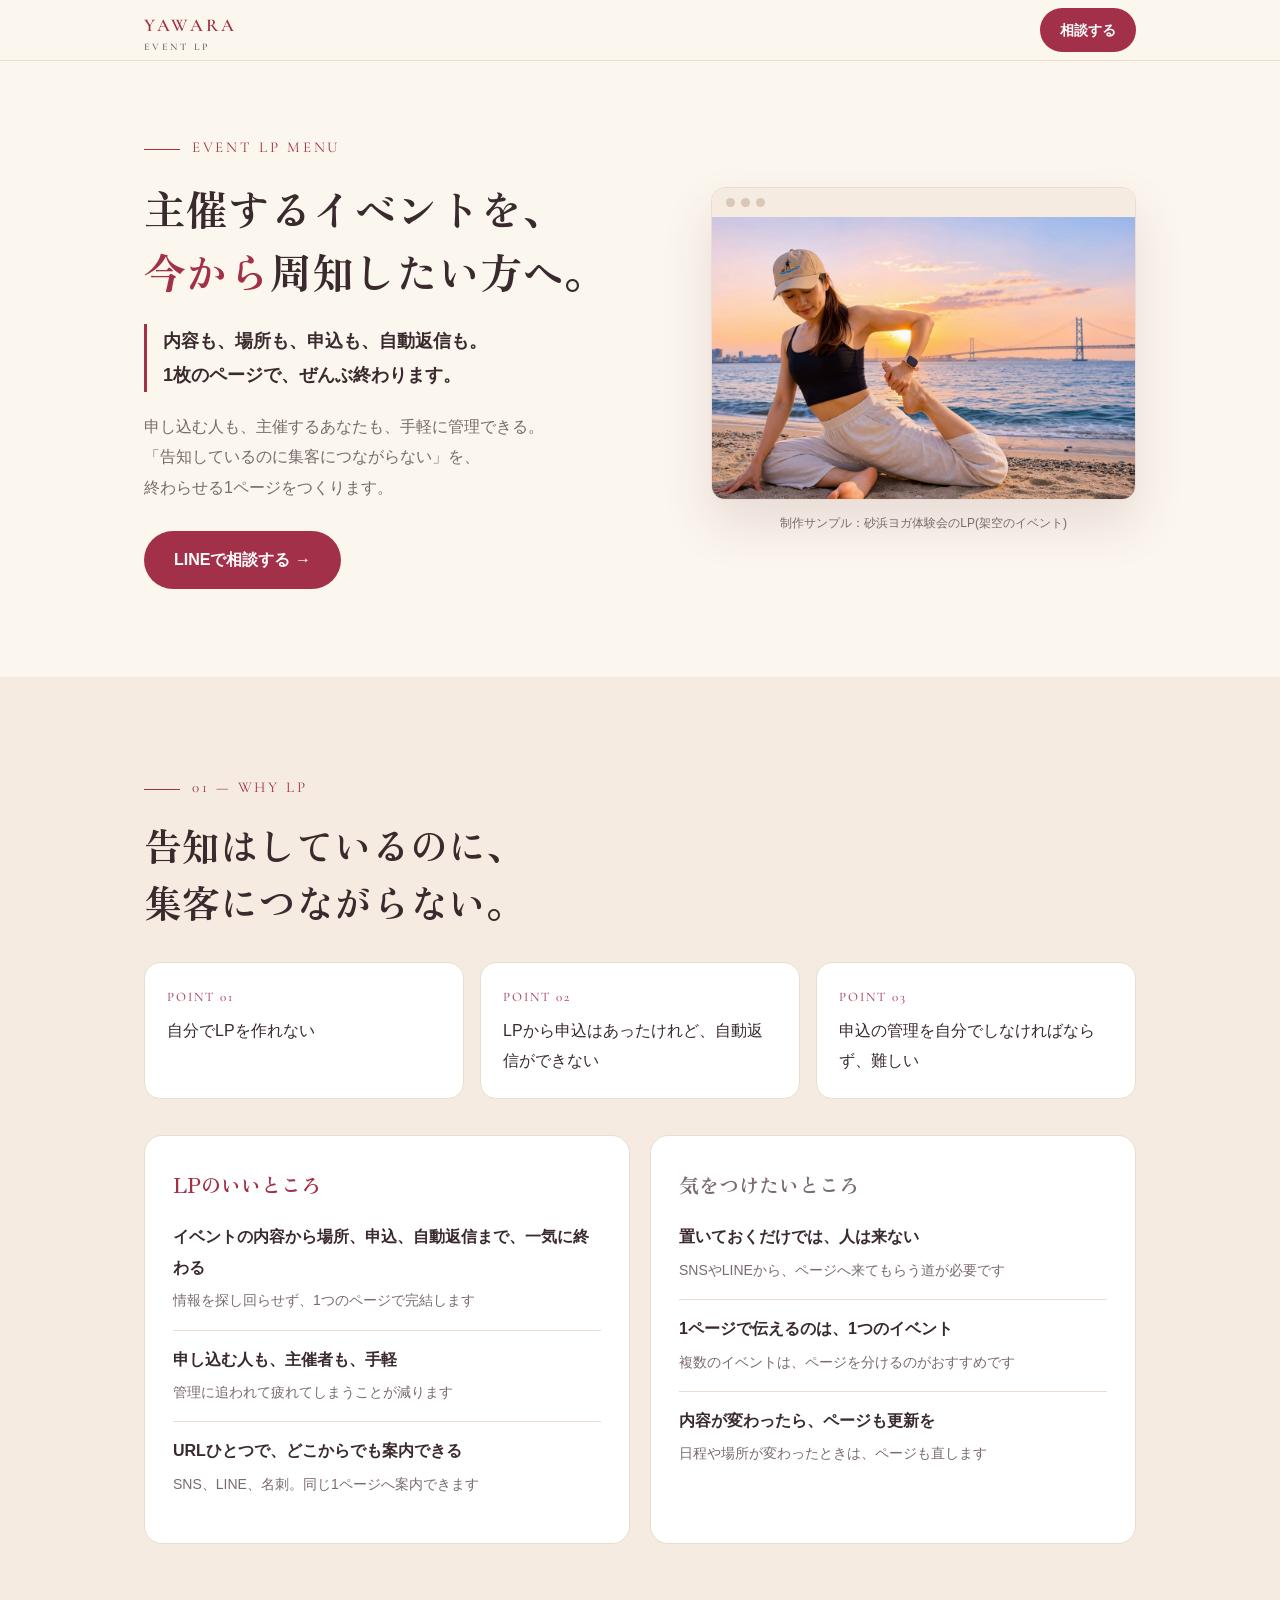
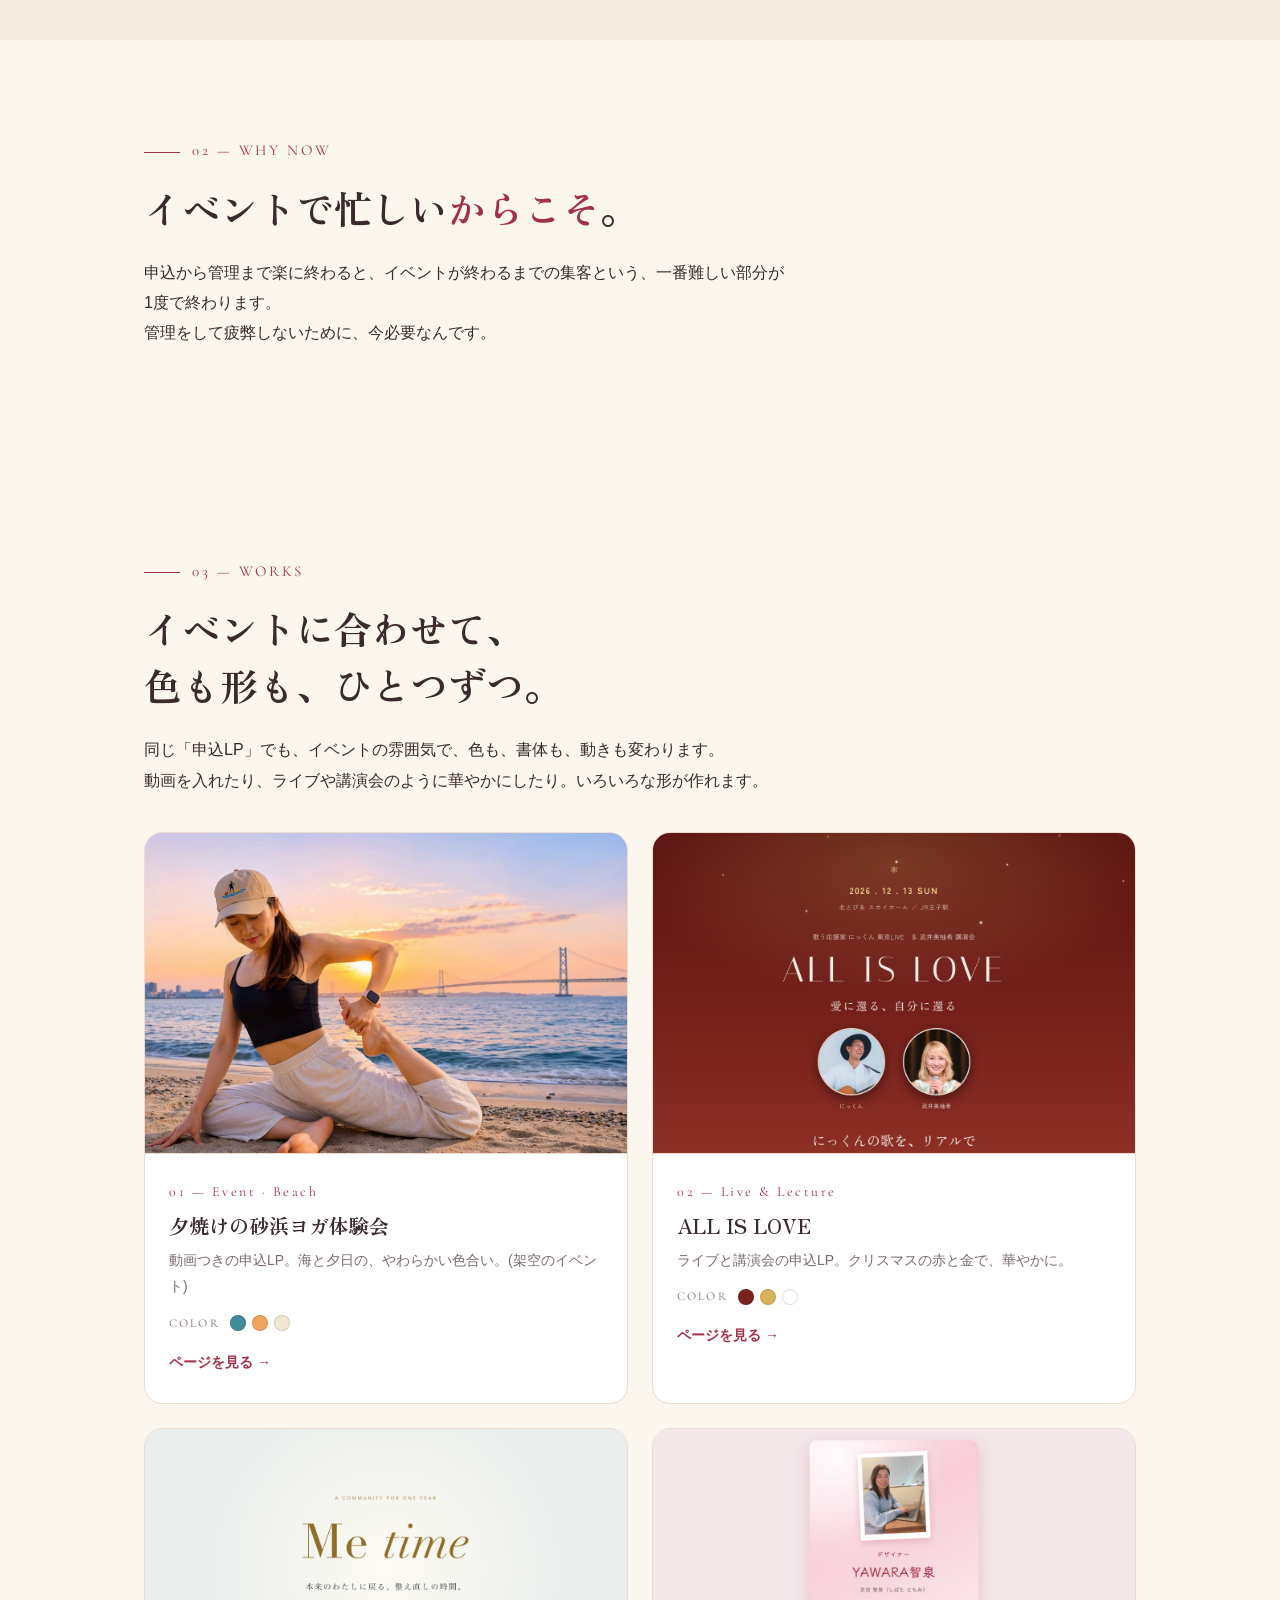
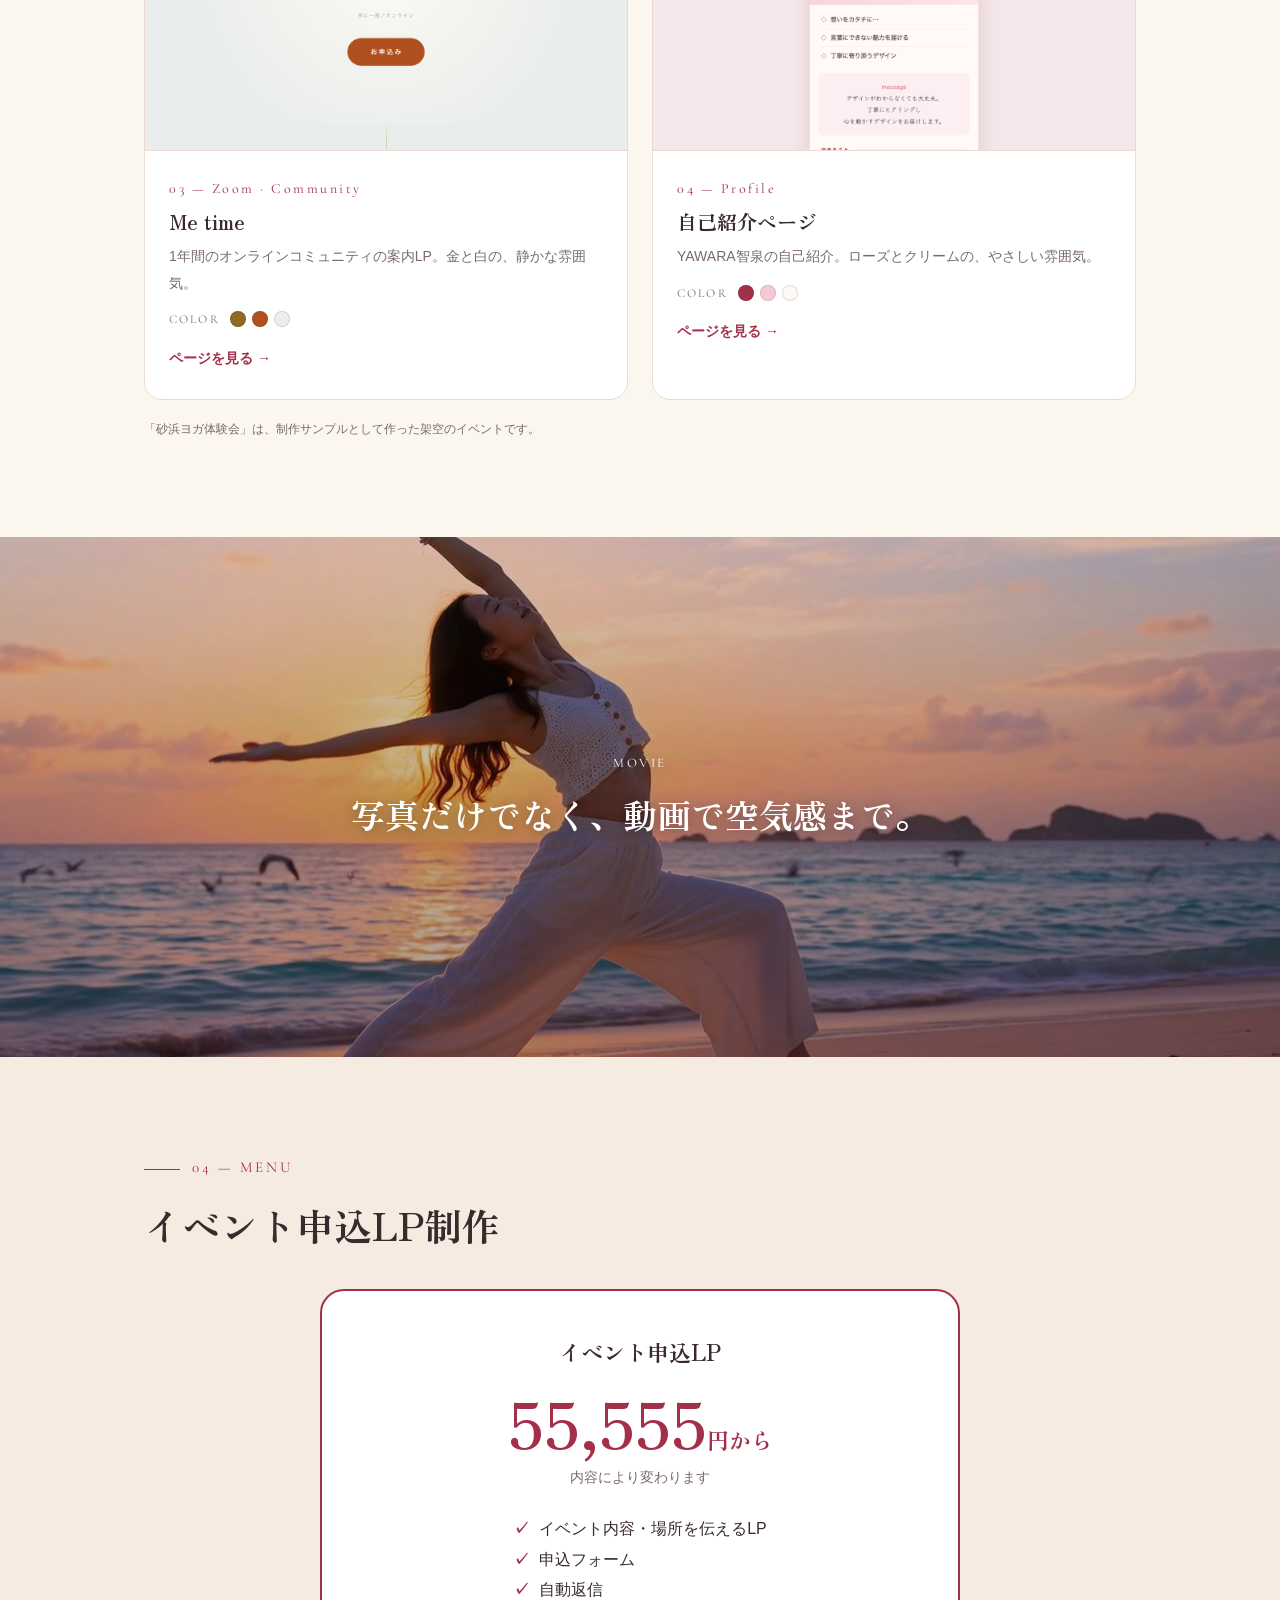
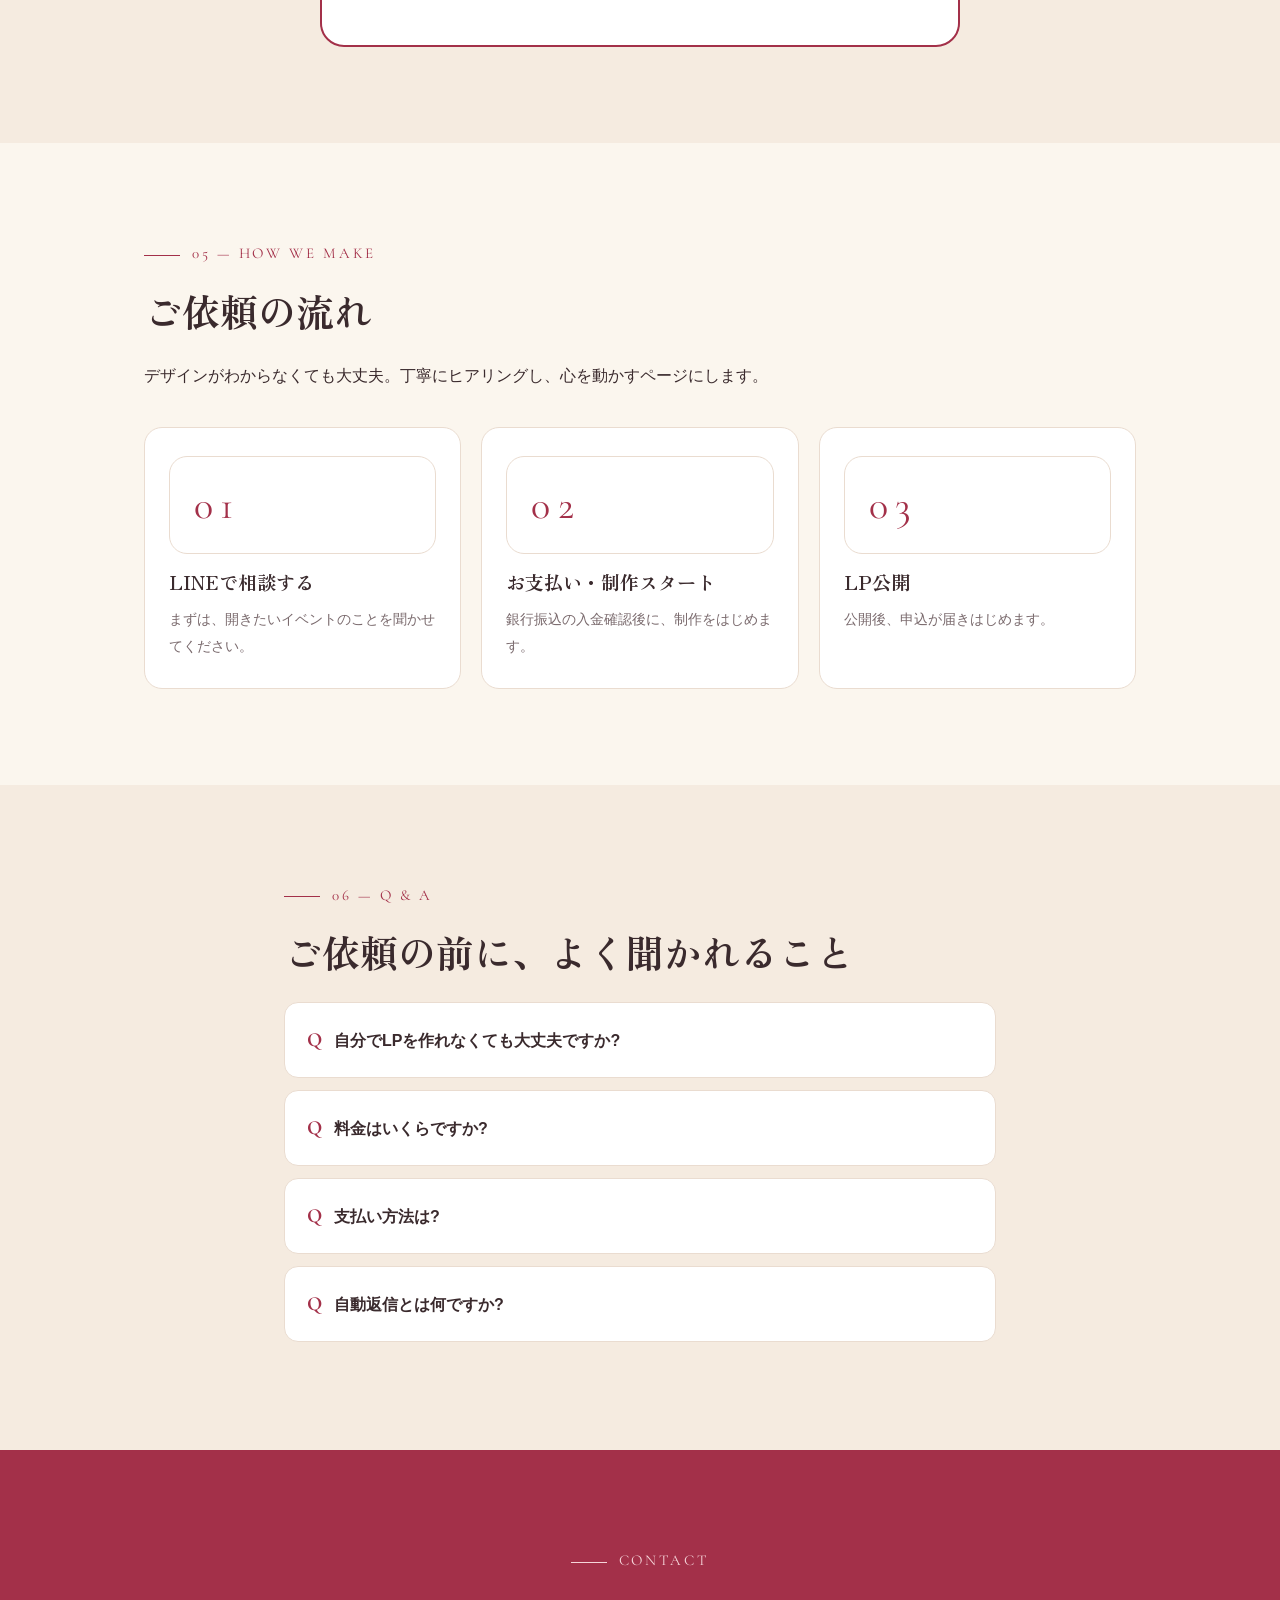
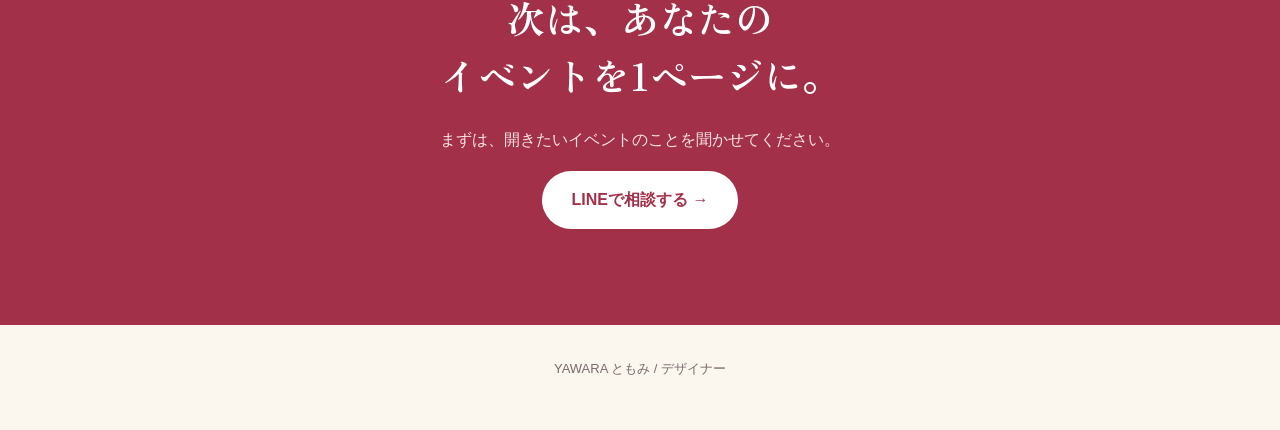
==== lp-menu/index.html @ 213f2896 "Add LP menu page and sample LPs Co-Authored-By: Claude Sonnet 5.5 <noreply@anthropic.com>" ====
<!doctype html>
<html lang="ja">
<head>
<meta charset="utf-8">
<meta name="viewport" content="width=device-width,initial-scale=1">
<title>イベント申込LP制作｜YAWARA ともみ</title>
<meta name="description" content="主催するイベントを今から周知したい方へ。内容・場所・申込・自動返信まで、1枚のLPで。">
<link rel="preconnect" href="https://fonts.googleapis.com">
<link href="https://fonts.googleapis.com/css2?family=Cormorant+Garamond:wght@500;600&family=Zen+Old+Mincho:wght@500;700&display=swap" rel="stylesheet">
<style>
:root{--bg:#fbf6ee;--bg2:#f5ebe0;--card:#fff;--rose:#a33049;--rose-d:#7f2237;--rose-soft:#f6e3e5;--ink:#3a2a2d;--muted:#7a6a6d;--line:#eadcd0}
*{box-sizing:border-box}
html{scroll-behavior:smooth}
body{margin:0;background:var(--bg);color:var(--ink);font-family:"Hiragino Sans","Hiragino Kaku Gothic ProN","Noto Sans JP",sans-serif;line-height:1.9;-webkit-font-smoothing:antialiased}
.serif{font-family:"Zen Old Mincho","Hiragino Mincho ProN","Yu Mincho",serif}
.en{font-family:"Cormorant Garamond",serif;letter-spacing:.18em}
.wrap{max-width:1040px;margin:0 auto;padding:0 24px}
header{position:sticky;top:0;z-index:10;background:rgba(251,246,238,.92);backdrop-filter:blur(8px);border-bottom:1px solid var(--line)}
header .wrap{display:flex;justify-content:space-between;align-items:center;height:60px}
.logo{font-size:18px;color:var(--rose);font-weight:600}
.logo small{display:block;font-size:10px;color:var(--muted);letter-spacing:.3em;line-height:1}
.btn{display:inline-block;background:var(--rose);color:#fff;text-decoration:none;font-weight:700;padding:14px 30px;border-radius:999px;transition:.2s}
.btn:hover{background:var(--rose-d)}
.btn.sm{padding:9px 20px;font-size:14px}
section{padding:96px 0}
.label{color:var(--rose);font-size:15px;margin:0 0 14px}
.label::before{content:"";display:inline-block;width:36px;height:1px;background:var(--rose);vertical-align:middle;margin-right:12px}
h1,h2{font-weight:700;line-height:1.5;margin:0 0 22px;color:var(--ink)}
h1{font-size:clamp(34px,6.2vw,60px)}
h2{font-size:clamp(26px,4.4vw,38px)}
h1 em,h2 em{font-style:normal;color:var(--rose)}
.hero-h1{font-size:clamp(22px,7.6vw,42px)}
.hero-h1 span{display:block;white-space:nowrap}
@media(max-width:960px){.hero .grid{grid-template-columns:1fr}}
.hero{padding:72px 0 88px}
.hero .grid{display:grid;grid-template-columns:1.1fr .9fr;gap:48px;align-items:center}
.pull{border-left:3px solid var(--rose);padding-left:16px;font-size:18px;font-weight:700;margin:0 0 20px}
.hero p.body{color:var(--muted);margin:0 0 28px}
.note{font-size:12px;color:var(--muted);margin-top:14px}
/* browser mock */
.mock{background:#fff;border:1px solid var(--line);border-radius:14px;box-shadow:0 24px 50px rgba(120,60,70,.14);overflow:hidden}
.mock img,.mock video{display:block;width:100%;aspect-ratio:3/2;object-fit:cover}
.cap{font-size:12px;color:var(--muted);text-align:center;margin:12px 0 0}
.mock .bar{background:var(--bg2);padding:10px 14px;display:flex;gap:6px}
.mock .bar i{width:9px;height:9px;border-radius:50%;background:#d9c7b8}
.mock .scr{padding:26px 22px;background:linear-gradient(160deg,var(--rose-soft),#fff 60%)}
.mock .t{font-size:11px;color:var(--rose);letter-spacing:.2em}
.mock .h{font-size:22px;line-height:1.5;margin:6px 0 12px;font-weight:700}
.mock .r{display:flex;gap:8px;margin:0 0 6px;font-size:12px}
.mock .r b{background:var(--rose);color:#fff;border-radius:4px;padding:0 8px}
.mock .f{margin-top:14px;background:var(--rose);color:#fff;text-align:center;border-radius:999px;padding:8px;font-size:13px}
.mock .m{margin-top:10px;font-size:11px;color:var(--muted);text-align:center}
/* two columns */
.two{display:grid;grid-template-columns:1fr 1fr;gap:20px;margin-top:36px}
.col{background:var(--card);border:1px solid var(--line);border-radius:18px;padding:30px 28px}
.col h3{margin:0 0 18px;font-size:20px;color:var(--rose)}
.col.cau h3{color:var(--muted)}
.col .it{padding:14px 0;border-top:1px solid var(--line)}
.col .it:first-of-type{border-top:none;padding-top:0}
.col .it b{display:block;margin-bottom:2px}
.col .it span{color:var(--muted);font-size:14px}
.alt{background:var(--bg2)}
/* works */
.works{display:grid;grid-template-columns:1fr 1fr;gap:24px;margin-top:36px}
.work{display:block;background:var(--card);border:1px solid var(--line);border-radius:18px;overflow:hidden;text-decoration:none;color:inherit;transition:.25s}
a.work:hover{transform:translateY(-4px);box-shadow:0 18px 36px rgba(120,60,70,.14)}
.work img{display:block;width:100%;aspect-ratio:3/2;object-fit:cover;border-bottom:1px solid var(--line)}
.work .tx{padding:22px 24px 26px}
.work .no{color:var(--rose);font-size:14px}
.work h3{margin:4px 0 6px;font-size:20px;line-height:1.5}
.work p{margin:0;color:var(--muted);font-size:14px}
.chips{display:flex;align-items:center;gap:6px;margin-top:12px;font-size:12px;color:var(--muted)}
.chips .en{margin-right:4px}
.chips i{width:16px;height:16px;border-radius:50%;border:1px solid rgba(0,0,0,.12);display:inline-block}
.note2{font-size:12px;color:var(--muted);margin:18px 0 0}
.work .go{display:inline-block;margin-top:14px;color:var(--rose);font-weight:700;font-size:14px}
.mood{position:relative;padding:0;background:#000}
.mood video{display:block;width:100%;height:min(62vw,520px);object-fit:cover;opacity:.92}
.mood .ov{position:absolute;inset:0;display:flex;flex-direction:column;align-items:center;justify-content:center;text-align:center;color:#fff;padding:0 24px;background:linear-gradient(180deg,rgba(0,0,0,.05),rgba(60,20,30,.38))}
.mood .ov p{margin:0;text-shadow:0 2px 14px rgba(0,0,0,.35)}
.mood .ov .l{font-size:13px;letter-spacing:.2em;margin-bottom:10px}
.mood .ov .t{font-size:clamp(20px,4.6vw,34px);line-height:1.7;font-weight:700}
/* four questions -> answers */
.pain{display:grid;grid-template-columns:repeat(3,1fr);gap:16px;margin-top:32px}
.pain div{background:var(--card);border:1px solid var(--line);border-radius:16px;padding:22px}
.pain .q{color:var(--rose);font-size:13px;letter-spacing:.15em;display:block;margin-bottom:6px}
/* price */
.price{max-width:640px;margin:36px auto 0;background:var(--card);border:2px solid var(--rose);border-radius:24px;padding:40px 30px;text-align:center}
.price .nm{font-size:22px;font-weight:700}
.price .yen{font-size:clamp(46px,9vw,64px);color:var(--rose);font-weight:700;line-height:1.3;margin-top:8px}
.price .yen small{font-size:22px}
.price .sub{color:var(--muted);font-size:14px}
.price ul{list-style:none;padding:0;margin:24px auto 0;display:inline-block;text-align:left}
.price li::before{content:"✓";color:var(--rose);margin-right:10px;font-weight:700}
/* steps */
.steps{display:grid;grid-template-columns:repeat(3,1fr);gap:20px;margin-top:36px}
.steps div{background:var(--card);border:1px solid var(--line);border-radius:18px;padding:28px 24px}
.steps .n{font-size:40px;color:var(--rose);line-height:1}
.steps h3{margin:10px 0 6px;font-size:19px}
.steps p{margin:0;color:var(--muted);font-size:14px}
/* QA */
details{background:var(--card);border:1px solid var(--line);border-radius:14px;margin-bottom:12px;padding:18px 22px}
summary{cursor:pointer;font-weight:700;list-style:none}
summary::before{content:"Q";color:var(--rose);margin-right:12px;font-family:"Cormorant Garamond",serif;font-size:20px}
details p{margin:12px 0 0;color:var(--muted)}
/* contact */
.contact{background:var(--rose);color:#fff;text-align:center}
.contact h2{color:#fff}
.contact .label{color:#f6d5da}.contact .label::before{background:#f6d5da}
.contact .btn{background:#fff;color:var(--rose)}
.contact p{color:#f6e3e5}
footer{padding:32px 0 48px;text-align:center;color:var(--muted);font-size:13px}
.fade{opacity:0;transform:translateY(18px);transition:opacity .8s,transform .8s}
.fade.in{opacity:1;transform:none}
@media(max-width:760px){
 section{padding:64px 0}
 .hero .grid,.two,.pain,.steps,.works{grid-template-columns:1fr}
 .mock{transform:none}
}
</style>
</head>
<body>

<header>
<div class="wrap">
  <div class="logo en">YAWARA<small>EVENT LP</small></div>
  <a class="btn sm" href="https://lin.ee/Rnot9Z6y">相談する</a>
</div>
</header>

<main>

<section class="hero">
<div class="wrap grid">
  <div>
    <p class="label en">EVENT LP MENU</p>
    <h1 class="serif hero-h1"><span>主催するイベントを、</span><span><em>今から</em>周知したい方へ。</span></h1>
    <p class="pull">内容も、場所も、申込も、自動返信も。<br>1枚のページで、ぜんぶ終わります。</p>
    <p class="body">申し込む人も、主催するあなたも、手軽に管理できる。<br><span style="display:inline-block">「告知しているのに集客につながらない」を、</span><span style="display:inline-block">終わらせる1ページをつくります。</span></p>
    <a class="btn" href="https://lin.ee/Rnot9Z6y">LINEで相談する →</a>
  </div>
  <div>
    <div class="mock">
      <div class="bar"><i></i><i></i><i></i></div>
      <video src="images/yoga-hero.mp4" poster="images/yoga-hero.jpg" autoplay muted loop playsinline aria-label="制作したイベントLPのサンプル"></video>
    </div>
    <p class="cap">制作サンプル：砂浜ヨガ体験会のLP(架空のイベント)</p>
  </div>
</div>
</section>

<section class="alt">
<div class="wrap fade">
  <p class="label en">01 — WHY LP</p>
  <h2 class="serif">告知はしているのに、<br>集客につながらない。</h2>
  <div class="pain">
    <div><span class="q en">POINT 01</span>自分でLPを作れない</div>
    <div><span class="q en">POINT 02</span>LPから申込はあったけれど、自動返信ができない</div>
    <div><span class="q en">POINT 03</span>申込の管理を自分でしなければならず、難しい</div>
  </div>
  <div class="two">
    <div class="col">
      <h3 class="serif">LPのいいところ</h3>
      <div class="it"><b>イベントの内容から場所、申込、自動返信まで、一気に終わる</b><span>情報を探し回らせず、1つのページで完結します</span></div>
      <div class="it"><b>申し込む人も、主催者も、手軽</b><span>管理に追われて疲れてしまうことが減ります</span></div>
      <div class="it"><b>URLひとつで、どこからでも案内できる</b><span>SNS、LINE、名刺。同じ1ページへ案内できます</span></div>
    </div>
    <div class="col cau">
      <h3 class="serif">気をつけたいところ</h3>
      <div class="it"><b>置いておくだけでは、人は来ない</b><span>SNSやLINEから、ページへ来てもらう道が必要です</span></div>
      <div class="it"><b>1ページで伝えるのは、1つのイベント</b><span>複数のイベントは、ページを分けるのがおすすめです</span></div>
      <div class="it"><b>内容が変わったら、ページも更新を</b><span>日程や場所が変わったときは、ページも直します</span></div>
    </div>
  </div>
</div>
</section>

<section>
<div class="wrap fade">
  <p class="label en">02 — WHY NOW</p>
  <h2 class="serif">イベントで忙しい<em>からこそ</em>。</h2>
  <p style="max-width:640px">申込から管理まで楽に終わると、イベントが終わるまでの集客という、一番難しい部分が1度で終わります。<br>管理をして疲弊しないために、今必要なんです。</p>
</div>
</section>

<section>
<div class="wrap fade">
  <p class="label en">03 — WORKS</p>
  <h2 class="serif">イベントに合わせて、<br>色も形も、ひとつずつ。</h2>
  <p>同じ「申込LP」でも、イベントの雰囲気で、色も、書体も、動きも変わります。<br>動画を入れたり、ライブや講演会のように華やかにしたり。いろいろな形が作れます。</p>
  <div class="works">
    <a class="work" href="sample-yoga.html" target="_blank" rel="noopener">
      <img src="images/yoga-hero.jpg" alt="夕焼けの砂浜ヨガ体験会のLPの一番上">
      <div class="tx"><span class="no en">01 — Event · Beach</span>
        <h3 class="serif">夕焼けの砂浜ヨガ体験会</h3>
        <p>動画つきの申込LP。海と夕日の、やわらかい色合い。(架空のイベント)</p>
        <span class="chips"><span class="en">COLOR</span><i style="background:#3f8c9b"></i><i style="background:#f0a35e"></i><i style="background:#f1e6d0"></i></span>
        <span class="go">ページを見る →</span></div>
    </a>
    <a class="work" href="takei.html" target="_blank" rel="noopener">
      <img src="images/takei.png" alt="ALL IS LOVEのLPの一番上">
      <div class="tx"><span class="no en">02 — Live &amp; Lecture</span>
        <h3 class="serif">ALL IS LOVE</h3>
        <p>ライブと講演会の申込LP。クリスマスの赤と金で、華やかに。</p>
        <span class="chips"><span class="en">COLOR</span><i style="background:#7a231d"></i><i style="background:#d8b25a"></i><i style="background:#ffffff"></i></span>
        <span class="go">ページを見る →</span></div>
    </a>
    <a class="work" href="me-time.html" target="_blank" rel="noopener">
      <img src="images/metime.png" alt="Me timeのLPの一番上">
      <div class="tx"><span class="no en">03 — Zoom · Community</span>
        <h3 class="serif">Me time</h3>
        <p>1年間のオンラインコミュニティの案内LP。金と白の、静かな雰囲気。</p>
        <span class="chips"><span class="en">COLOR</span><i style="background:#8f6b24"></i><i style="background:#b25020"></i><i style="background:#eceeec"></i></span>
        <span class="go">ページを見る →</span></div>
    </a>
    <a class="work" href="profile.html" target="_blank" rel="noopener">
      <img src="images/profile.png" alt="自己紹介ページのLPの一番上" style="object-position:top">
      <div class="tx"><span class="no en">04 — Profile</span>
        <h3 class="serif">自己紹介ページ</h3>
        <p>YAWARA智泉の自己紹介。ローズとクリームの、やさしい雰囲気。</p>
        <span class="chips"><span class="en">COLOR</span><i style="background:#a33049"></i><i style="background:#f6c9d4"></i><i style="background:#fffaf7"></i></span>
        <span class="go">ページを見る →</span></div>
    </a>
  </div>
  <p class="note2">「砂浜ヨガ体験会」は、制作サンプルとして作った架空のイベントです。</p>
</div>
</section>

<section class="mood">
  <video src="images/yoga-mood.mp4" poster="images/yoga-mood.jpg" autoplay muted loop playsinline aria-hidden="true"></video>
  <div class="ov">
    <p class="l en">MOVIE</p>
    <p class="t serif"><span style="display:inline-block">写真だけでなく、</span><span style="display:inline-block">動画で空気感まで。</span></p>
  </div>
</section>

<section class="alt" id="menu">
<div class="wrap fade">
  <p class="label en">04 — MENU</p>
  <h2 class="serif">イベント申込LP制作</h2>
  <div class="price">
    <div class="nm serif">イベント申込LP</div>
    <div class="yen serif">55,555<small>円から</small></div>
    <div class="sub">内容により変わります</div>
    <ul>
      <li>イベント内容・場所を伝えるLP</li>
      <li>申込フォーム</li>
      <li>自動返信</li>
    </ul>
  </div>
</div>
</section>

<section>
<div class="wrap fade">
  <p class="label en">05 — HOW WE MAKE</p>
  <h2 class="serif">ご依頼の流れ</h2>
  <p>デザインがわからなくても大丈夫。丁寧にヒアリングし、心を動かすページにします。</p>
  <div class="steps">
    <div><div class="n en">01</div><h3 class="serif">LINEで相談する</h3><p>まずは、開きたいイベントのことを聞かせてください。</p></div>
    <div><div class="n en">02</div><h3 class="serif">お支払い・制作スタート</h3><p>銀行振込の入金確認後に、制作をはじめます。</p></div>
    <div><div class="n en">03</div><h3 class="serif">LP公開</h3><p>公開後、申込が届きはじめます。</p></div>
  </div>
</div>
</section>

<section class="alt">
<div class="wrap fade" style="max-width:760px">
  <p class="label en">06 — Q &amp; A</p>
  <h2 class="serif">ご依頼の前に、よく聞かれること</h2>
  <details><summary>自分でLPを作れなくても大丈夫ですか?</summary><p>大丈夫です。丁寧にヒアリングして、形にします。</p></details>
  <details><summary>料金はいくらですか?</summary><p>55,555円からです。内容により変わりますので、まずはLINEでご相談ください。</p></details>
  <details><summary>支払い方法は?</summary><p>銀行振込です。入金を確認してから、制作をはじめます。</p></details>
  <details><summary>自動返信とは何ですか?</summary><p>イベントに申し込んだ方へ、自動で返信が届く仕組みです。主催者が1件ずつ返信する手間が減ります。</p></details>
</div>
</section>

<section class="contact" id="contact">
<div class="wrap fade">
  <p class="label en">CONTACT</p>
  <h2 class="serif">次は、あなたの<br>イベントを1ページに。</h2>
  <p>まずは、開きたいイベントのことを聞かせてください。</p>
  <a class="btn" href="https://lin.ee/Rnot9Z6y">LINEで相談する →</a>
</div>
</section>

</main>
<footer>YAWARA ともみ / デザイナー</footer>

<script>
var els=document.querySelectorAll(".fade");
if("IntersectionObserver" in window){
  var io=new IntersectionObserver(function(es){es.forEach(function(e){if(e.isIntersecting){e.target.classList.add("in");io.unobserve(e.target)}})},{threshold:.12});
  els.forEach(function(e){io.observe(e)});
}else{els.forEach(function(e){e.classList.add("in")})}
</script>
</body>
</html>
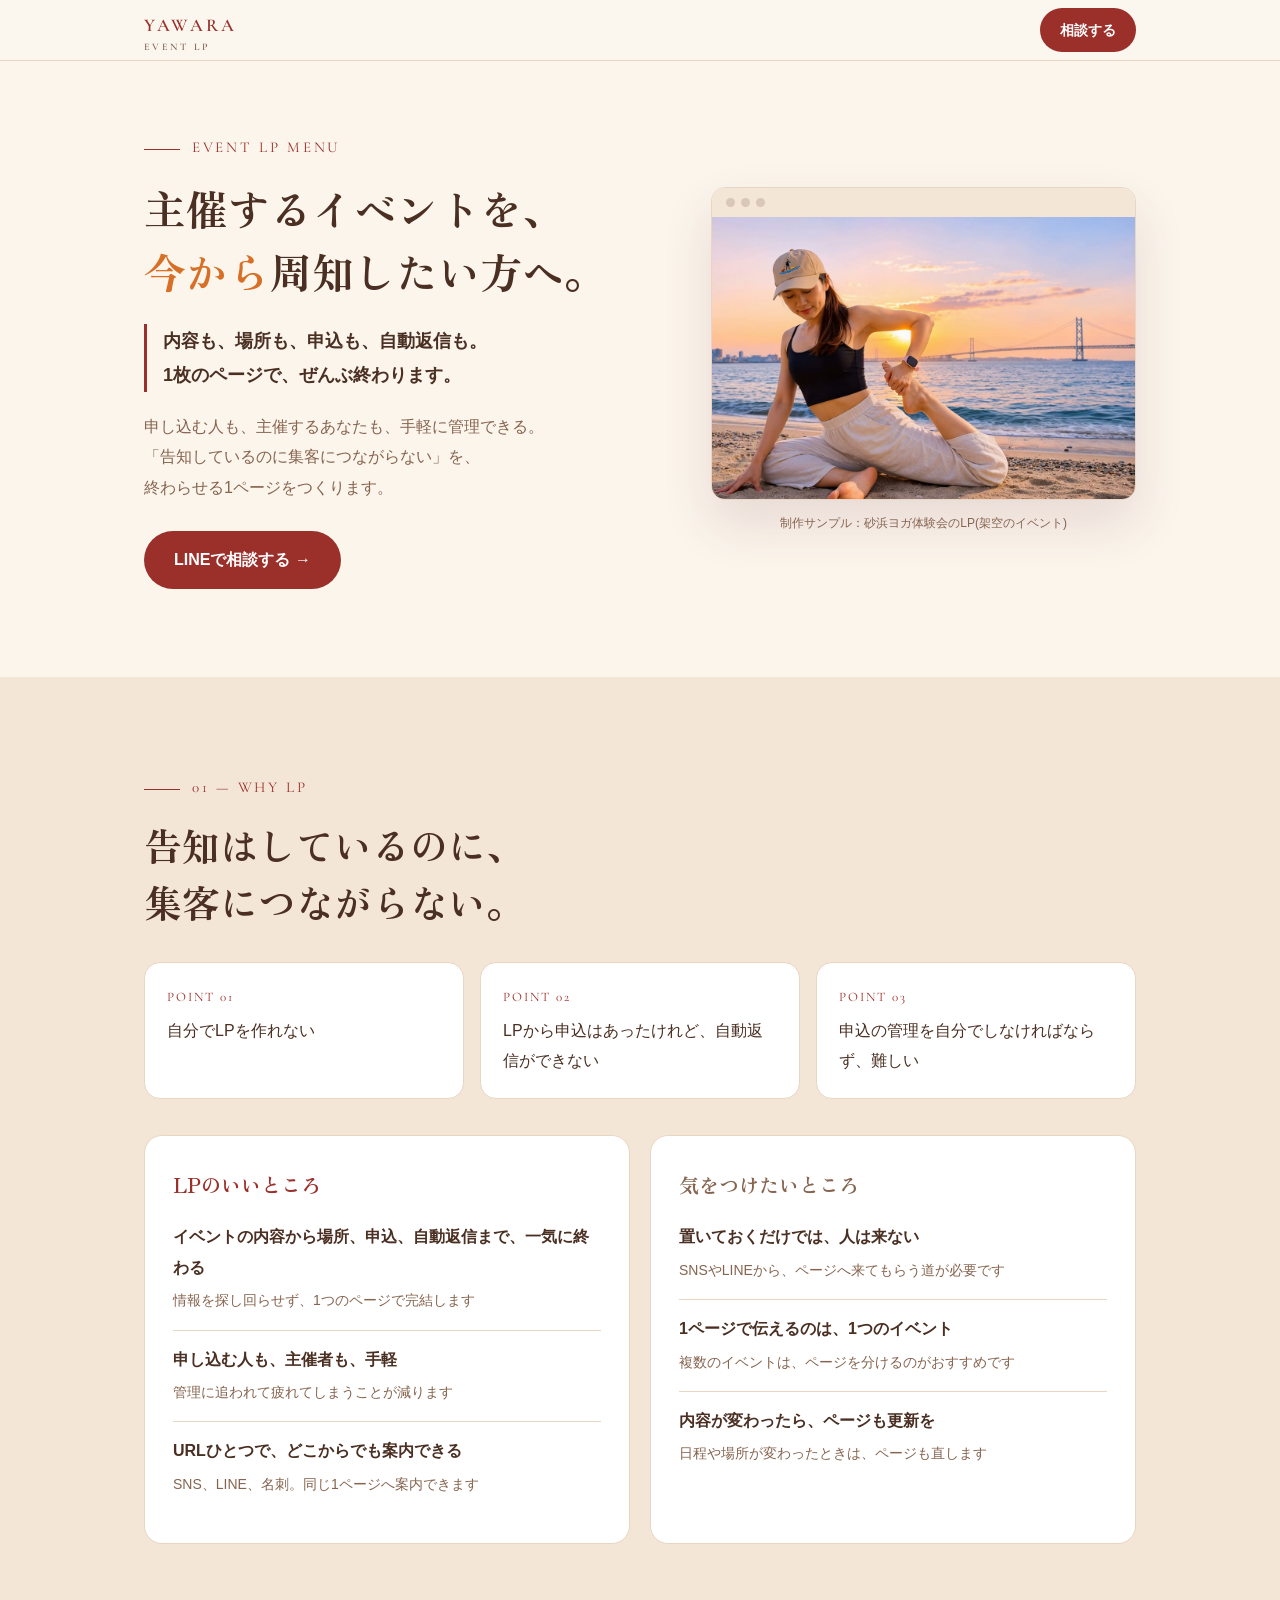
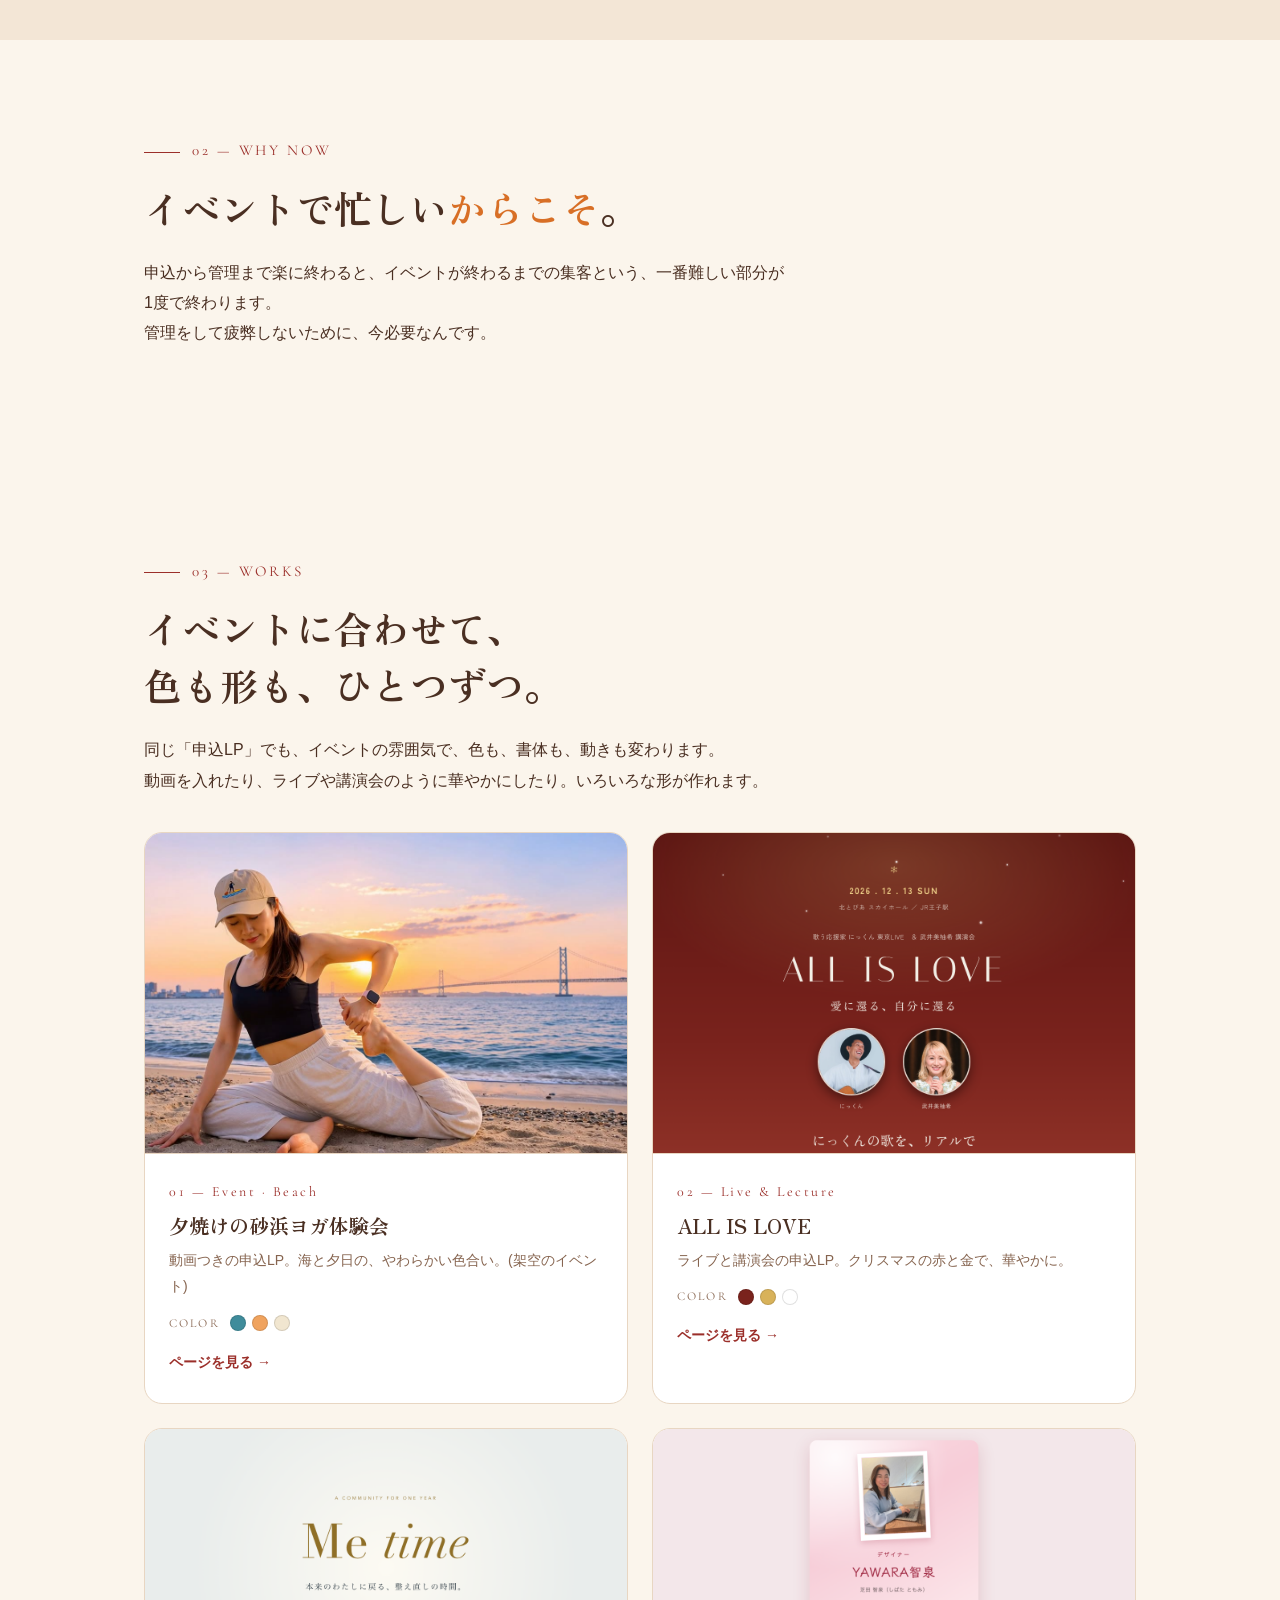
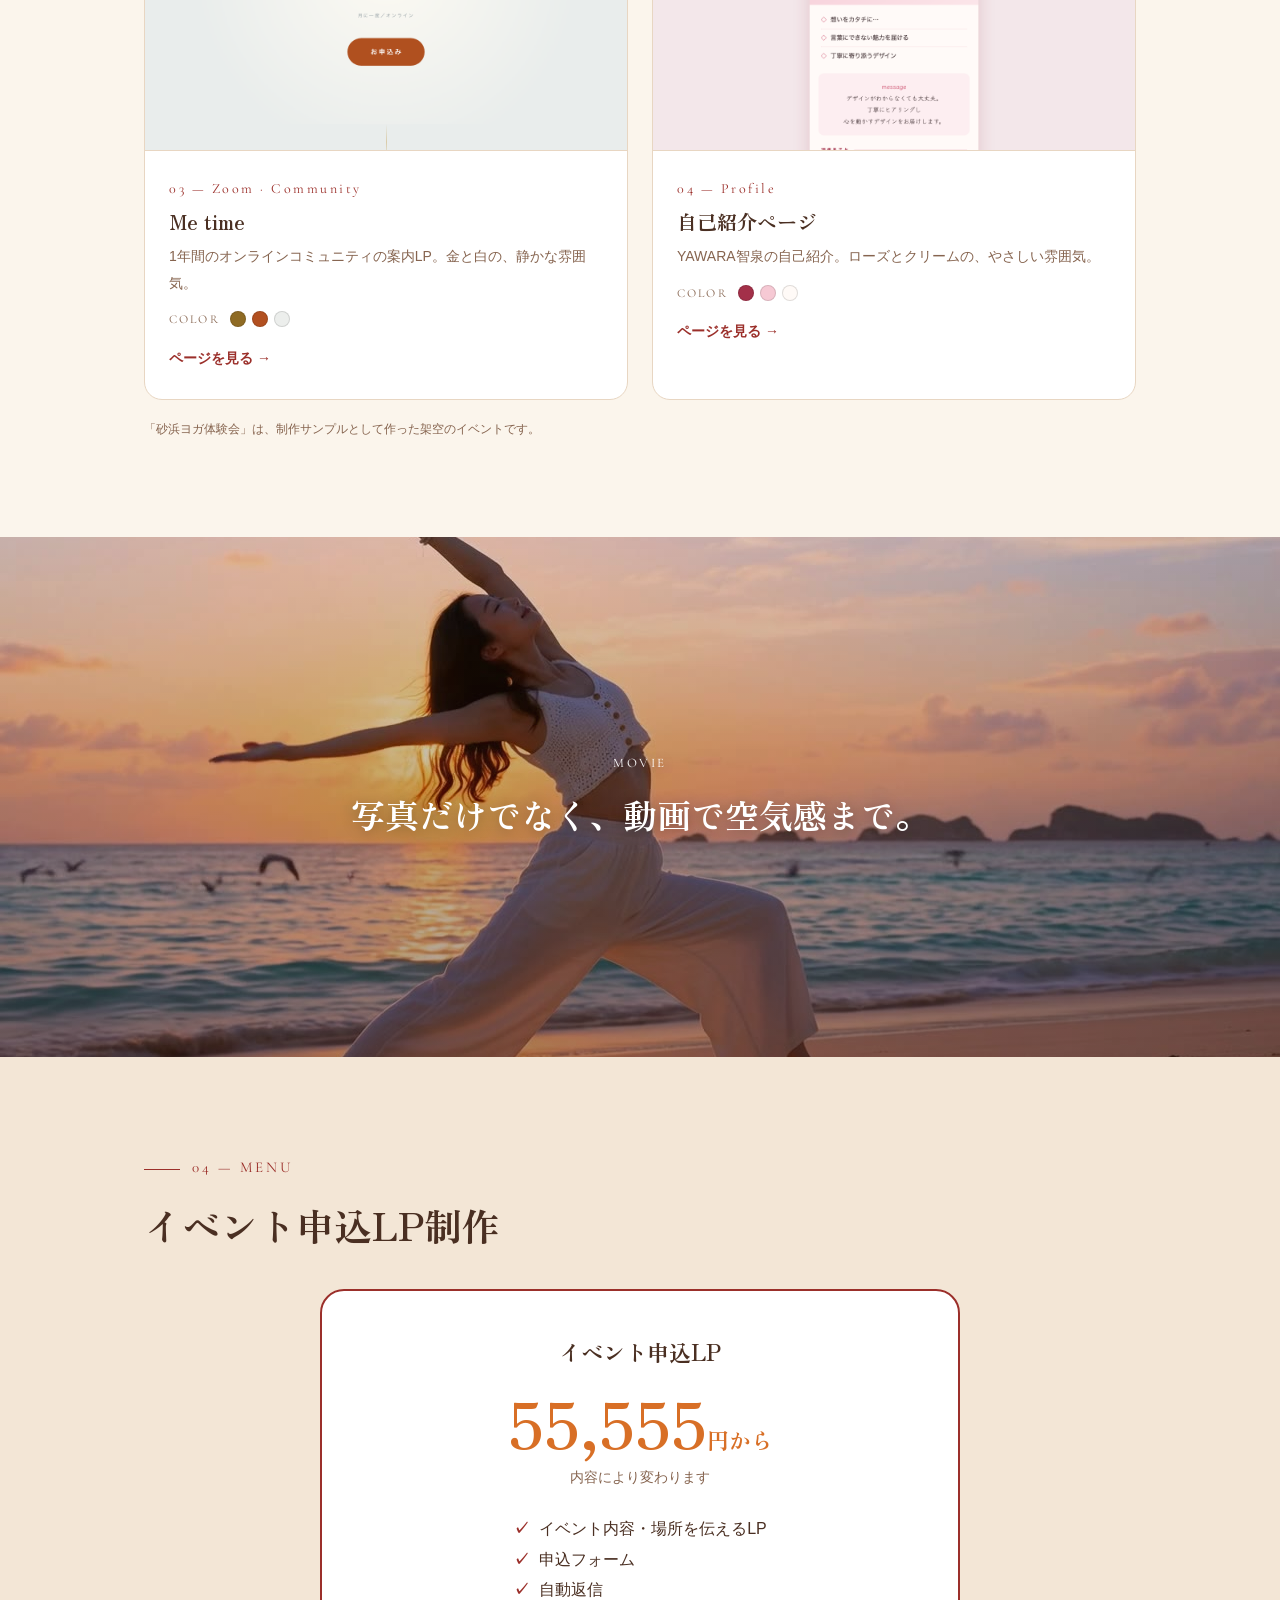
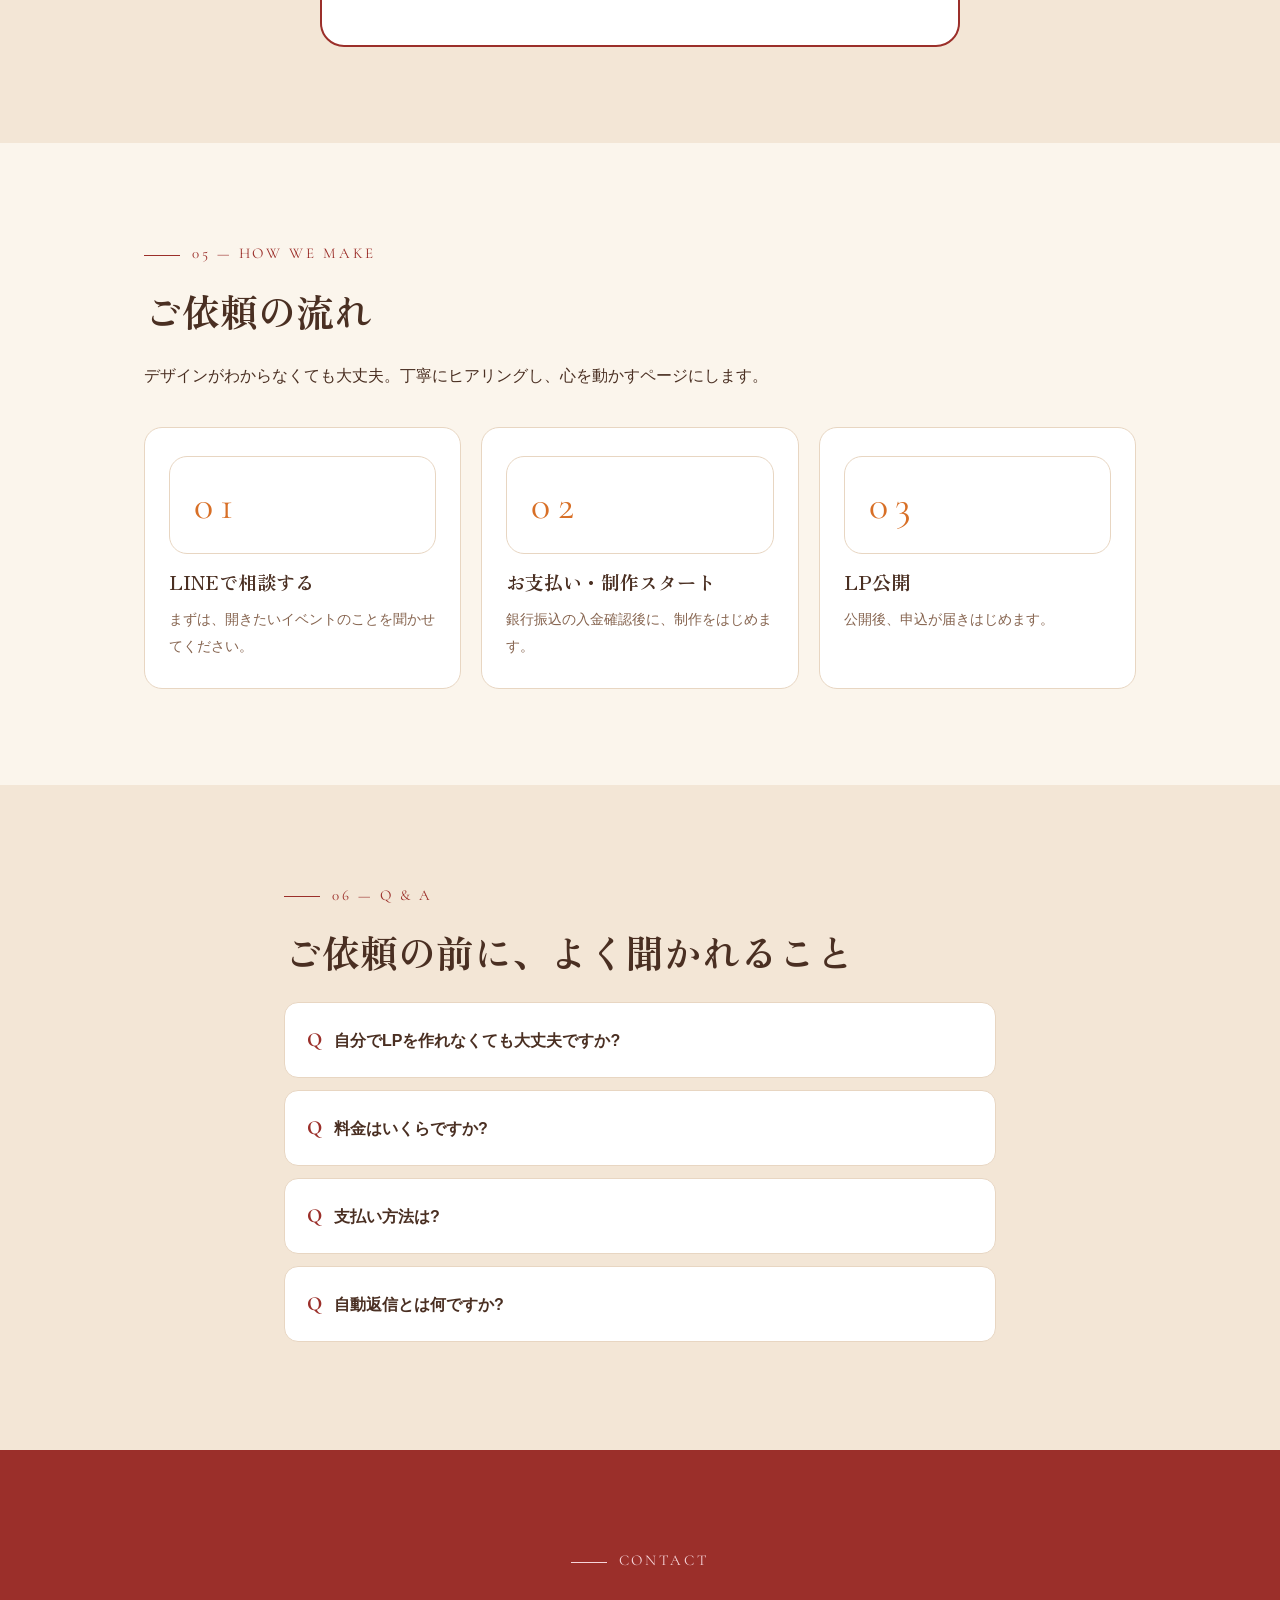
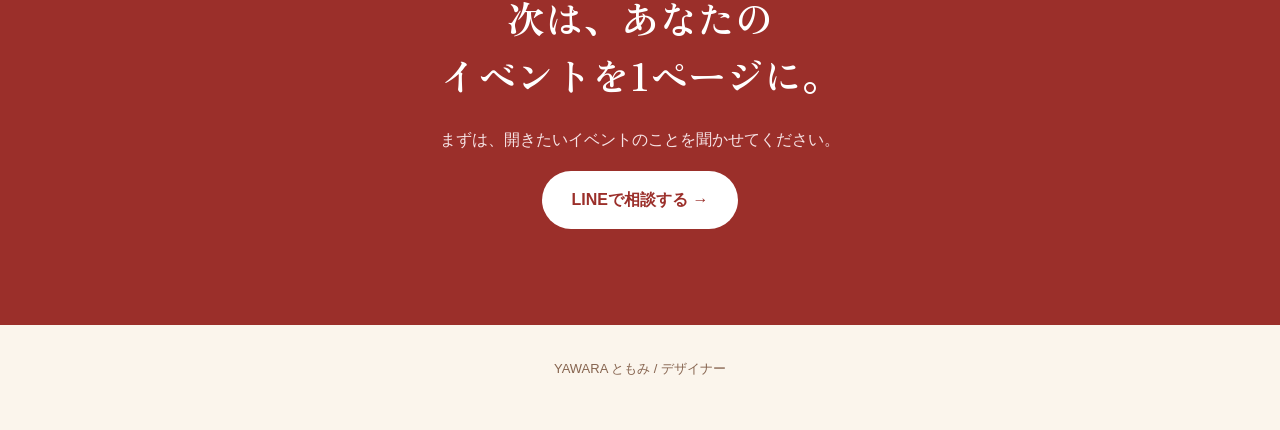
==== commit 6a154862: "Change LP menu colors to brown, enji and orange Co-Authored-By: Claude Sonnet 5.5 <noreply@anthropic" ====
--- a/lp-menu/index.html
+++ b/lp-menu/index.html
@@ -8,7 +8,7 @@
 <link rel="preconnect" href="https://fonts.googleapis.com">
 <link href="https://fonts.googleapis.com/css2?family=Cormorant+Garamond:wght@500;600&family=Zen+Old+Mincho:wght@500;700&display=swap" rel="stylesheet">
 <style>
-:root{--bg:#fbf6ee;--bg2:#f5ebe0;--card:#fff;--rose:#a33049;--rose-d:#7f2237;--rose-soft:#f6e3e5;--ink:#3a2a2d;--muted:#7a6a6d;--line:#eadcd0}
+:root{--bg:#fbf5ec;--bg2:#f3e6d6;--card:#fff;--rose:#9b2f2a;--rose-d:#7a2220;--rose-soft:#f7e4dc;--sun:#d86f26;--ink:#4a2f22;--muted:#86644f;--line:#e8d6c2}
 *{box-sizing:border-box}
 html{scroll-behavior:smooth}
 body{margin:0;background:var(--bg);color:var(--ink);font-family:"Hiragino Sans","Hiragino Kaku Gothic ProN","Noto Sans JP",sans-serif;line-height:1.9;-webkit-font-smoothing:antialiased}
@@ -28,7 +28,7 @@
 h1,h2{font-weight:700;line-height:1.5;margin:0 0 22px;color:var(--ink)}
 h1{font-size:clamp(34px,6.2vw,60px)}
 h2{font-size:clamp(26px,4.4vw,38px)}
-h1 em,h2 em{font-style:normal;color:var(--rose)}
+h1 em,h2 em{font-style:normal;color:var(--sun)}
 .hero-h1{font-size:clamp(22px,7.6vw,42px)}
 .hero-h1 span{display:block;white-space:nowrap}
 @media(max-width:960px){.hero .grid{grid-template-columns:1fr}}
@@ -74,9 +74,9 @@
 .chips i{width:16px;height:16px;border-radius:50%;border:1px solid rgba(0,0,0,.12);display:inline-block}
 .note2{font-size:12px;color:var(--muted);margin:18px 0 0}
 .work .go{display:inline-block;margin-top:14px;color:var(--rose);font-weight:700;font-size:14px}
-.mood{position:relative;padding:0;background:#000}
+.mood{position:relative;padding:0;background:#3b2418}
 .mood video{display:block;width:100%;height:min(62vw,520px);object-fit:cover;opacity:.92}
-.mood .ov{position:absolute;inset:0;display:flex;flex-direction:column;align-items:center;justify-content:center;text-align:center;color:#fff;padding:0 24px;background:linear-gradient(180deg,rgba(0,0,0,.05),rgba(60,20,30,.38))}
+.mood .ov{position:absolute;inset:0;display:flex;flex-direction:column;align-items:center;justify-content:center;text-align:center;color:#fff;padding:0 24px;background:linear-gradient(180deg,rgba(0,0,0,.05),rgba(70,30,15,.4))}
 .mood .ov p{margin:0;text-shadow:0 2px 14px rgba(0,0,0,.35)}
 .mood .ov .l{font-size:13px;letter-spacing:.2em;margin-bottom:10px}
 .mood .ov .t{font-size:clamp(20px,4.6vw,34px);line-height:1.7;font-weight:700}
@@ -87,7 +87,7 @@
 /* price */
 .price{max-width:640px;margin:36px auto 0;background:var(--card);border:2px solid var(--rose);border-radius:24px;padding:40px 30px;text-align:center}
 .price .nm{font-size:22px;font-weight:700}
-.price .yen{font-size:clamp(46px,9vw,64px);color:var(--rose);font-weight:700;line-height:1.3;margin-top:8px}
+.price .yen{font-size:clamp(46px,9vw,64px);color:var(--sun);font-weight:700;line-height:1.3;margin-top:8px}
 .price .yen small{font-size:22px}
 .price .sub{color:var(--muted);font-size:14px}
 .price ul{list-style:none;padding:0;margin:24px auto 0;display:inline-block;text-align:left}
@@ -95,7 +95,7 @@
 /* steps */
 .steps{display:grid;grid-template-columns:repeat(3,1fr);gap:20px;margin-top:36px}
 .steps div{background:var(--card);border:1px solid var(--line);border-radius:18px;padding:28px 24px}
-.steps .n{font-size:40px;color:var(--rose);line-height:1}
+.steps .n{font-size:40px;color:var(--sun);line-height:1}
 .steps h3{margin:10px 0 6px;font-size:19px}
 .steps p{margin:0;color:var(--muted);font-size:14px}
 /* QA */
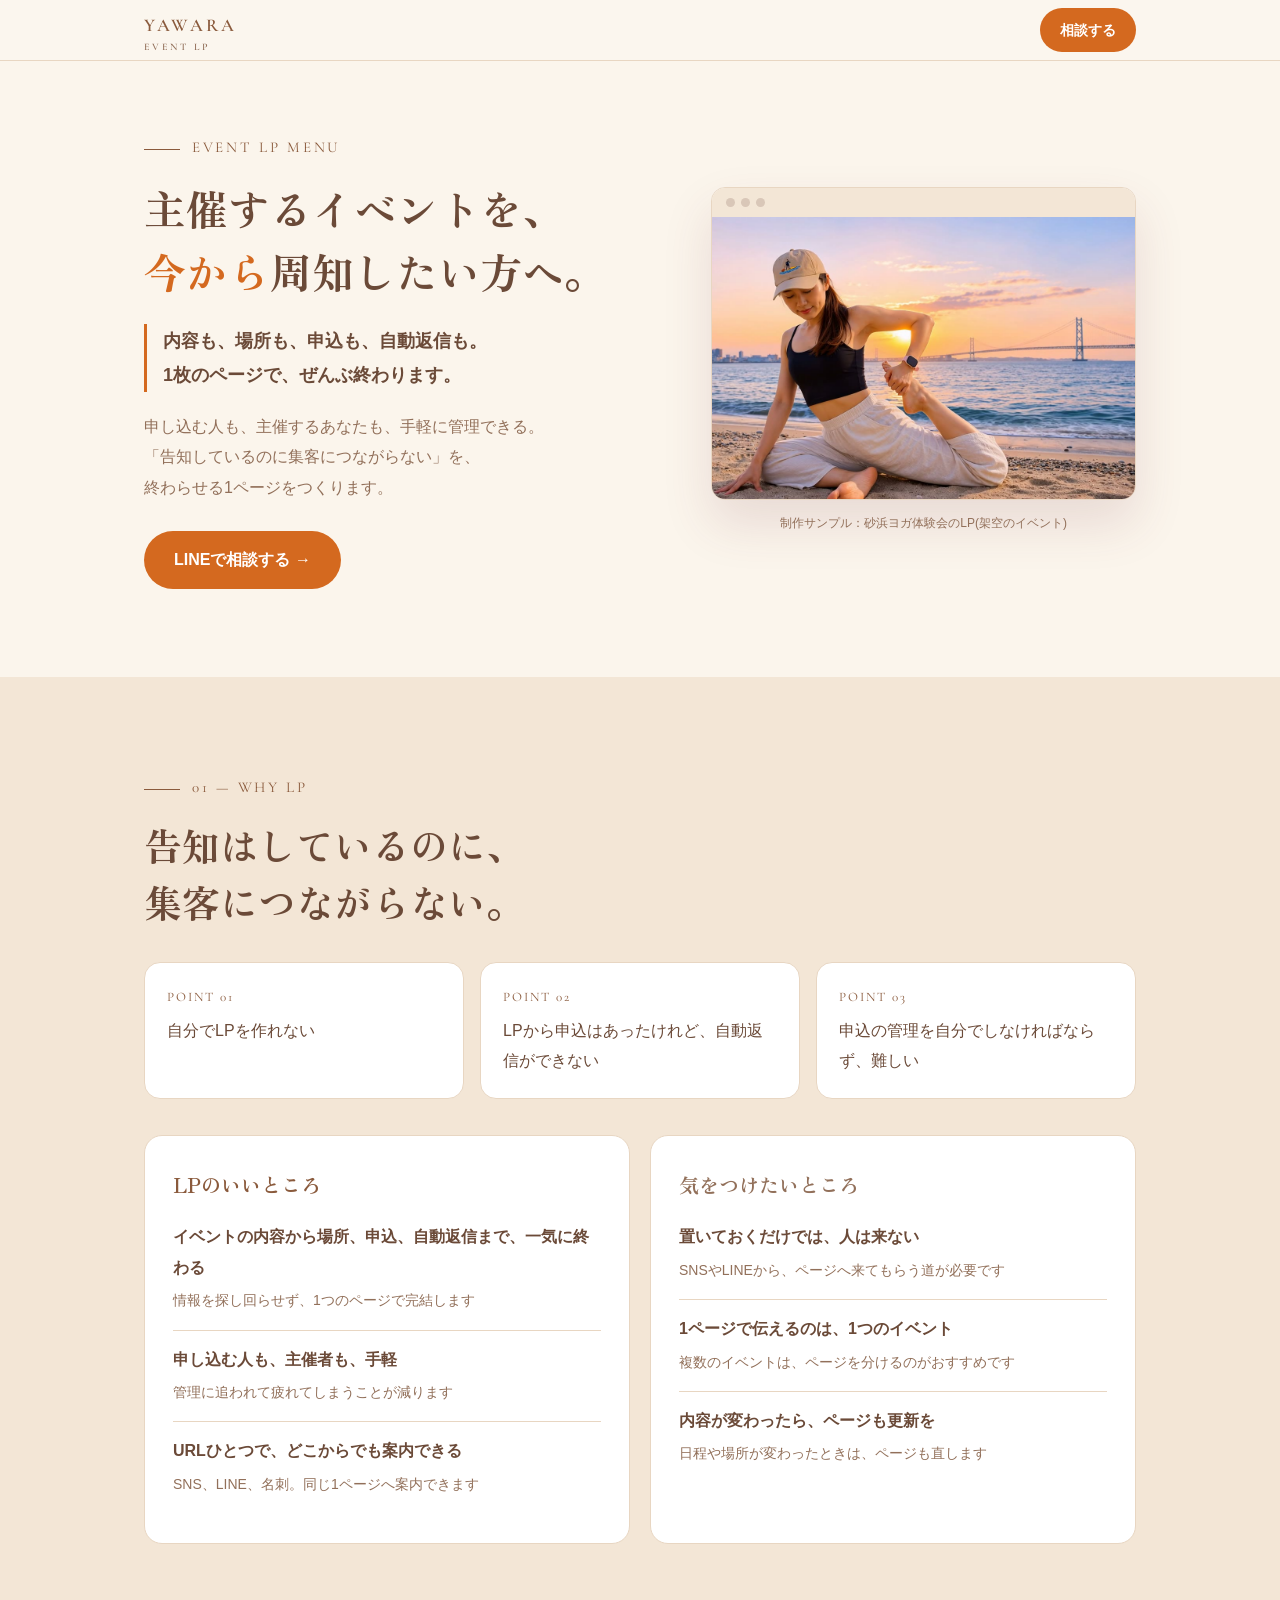
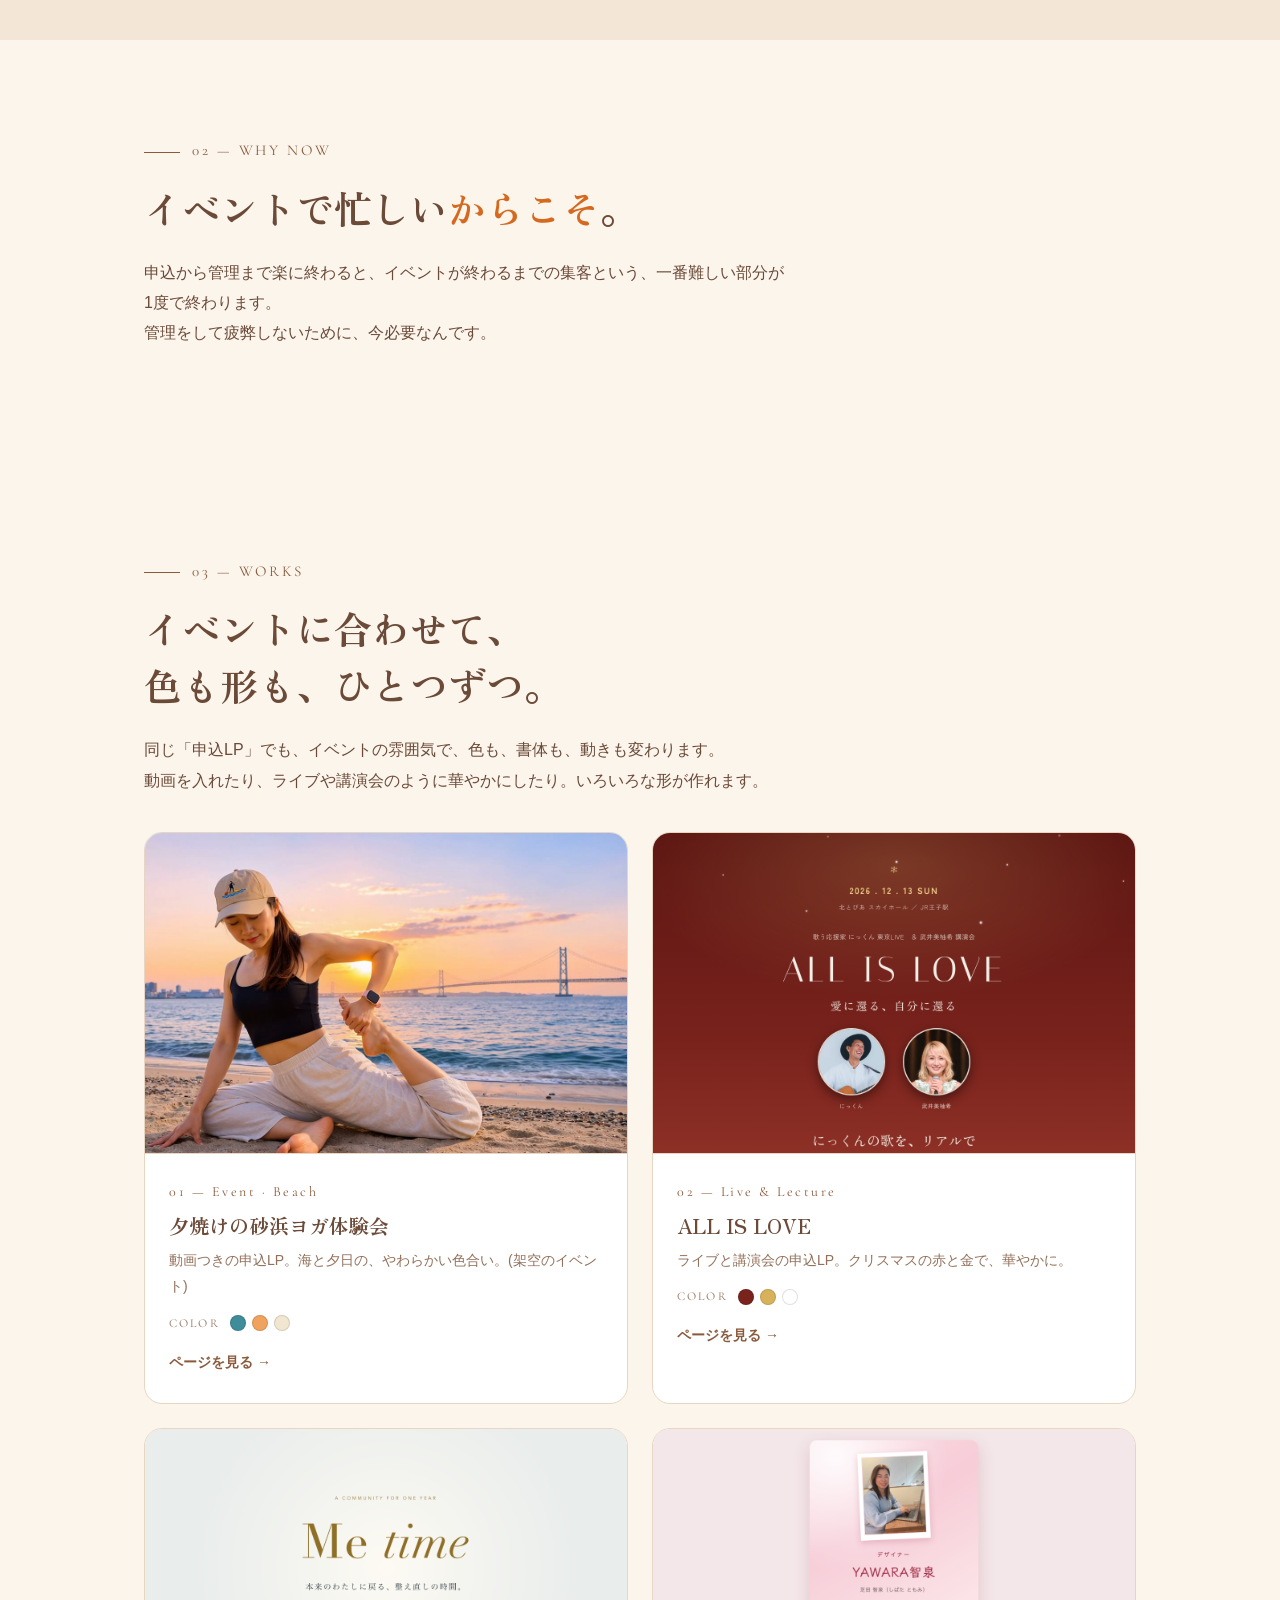
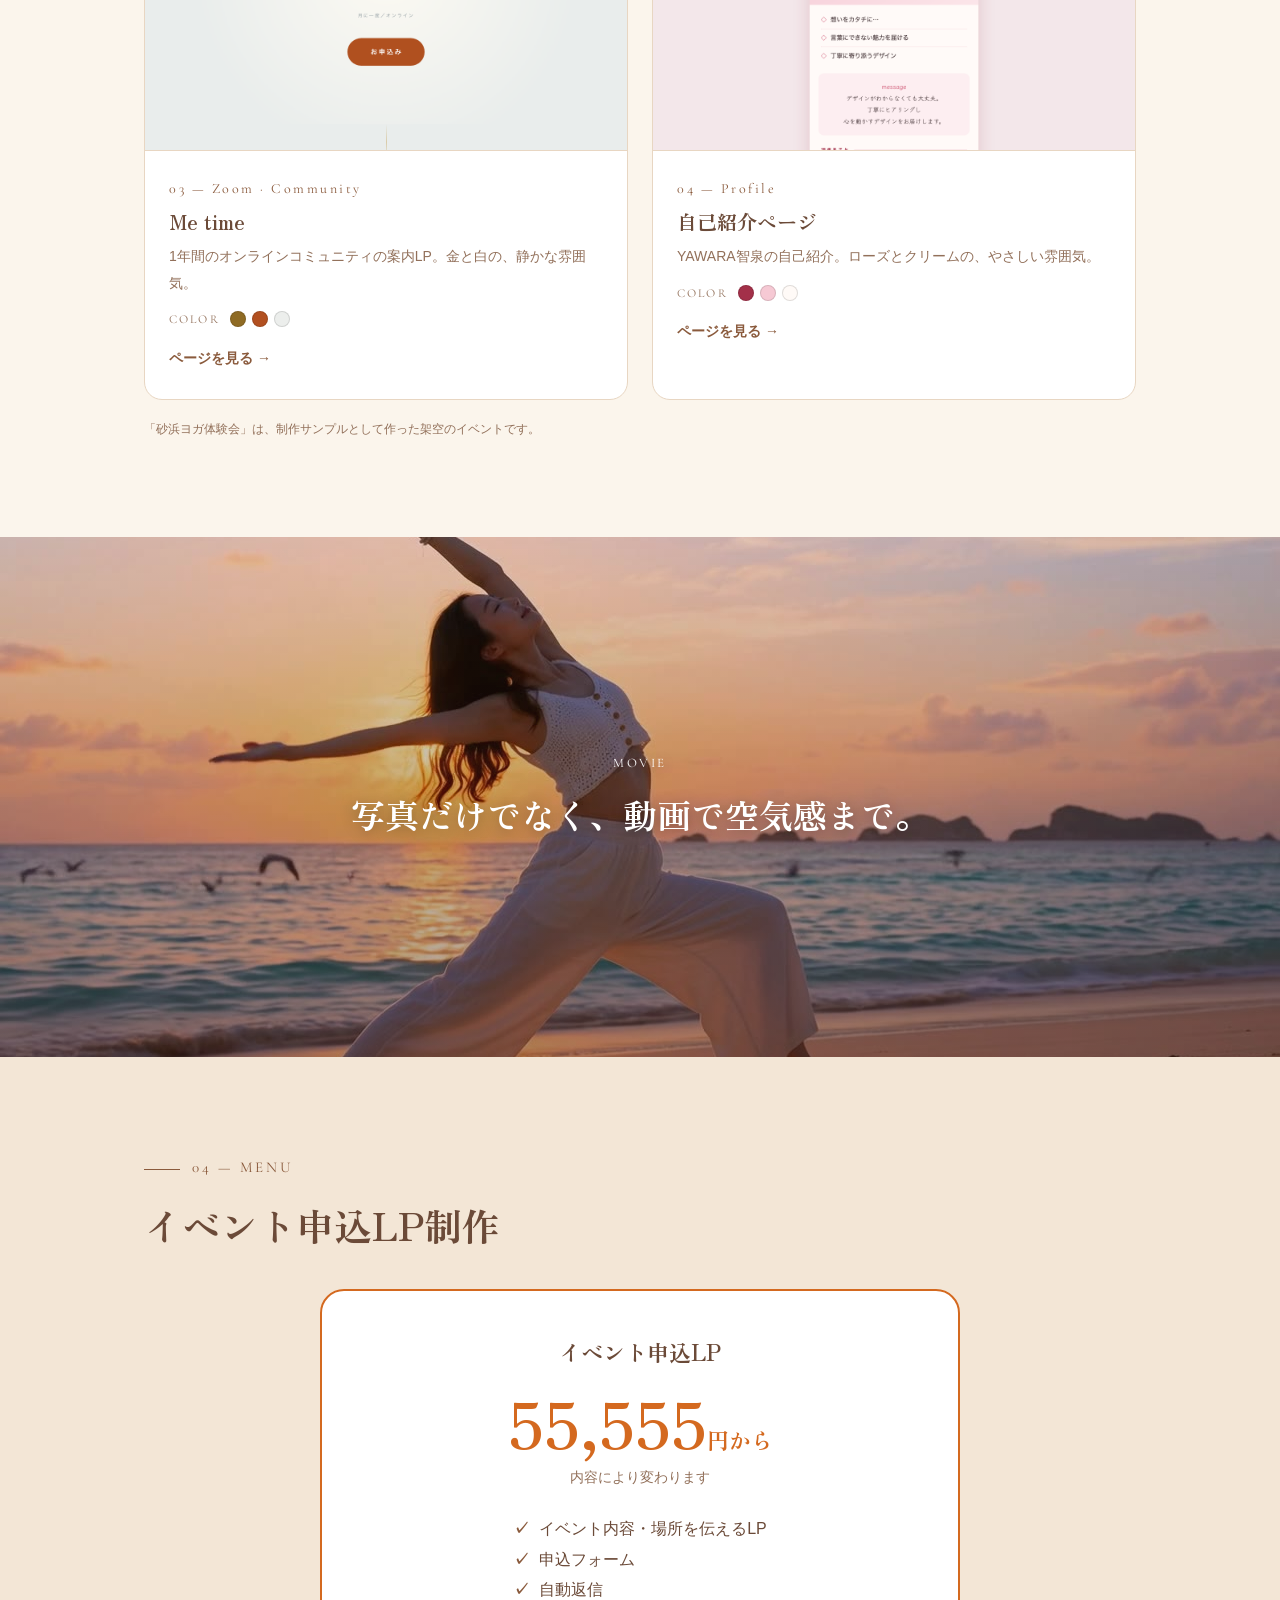
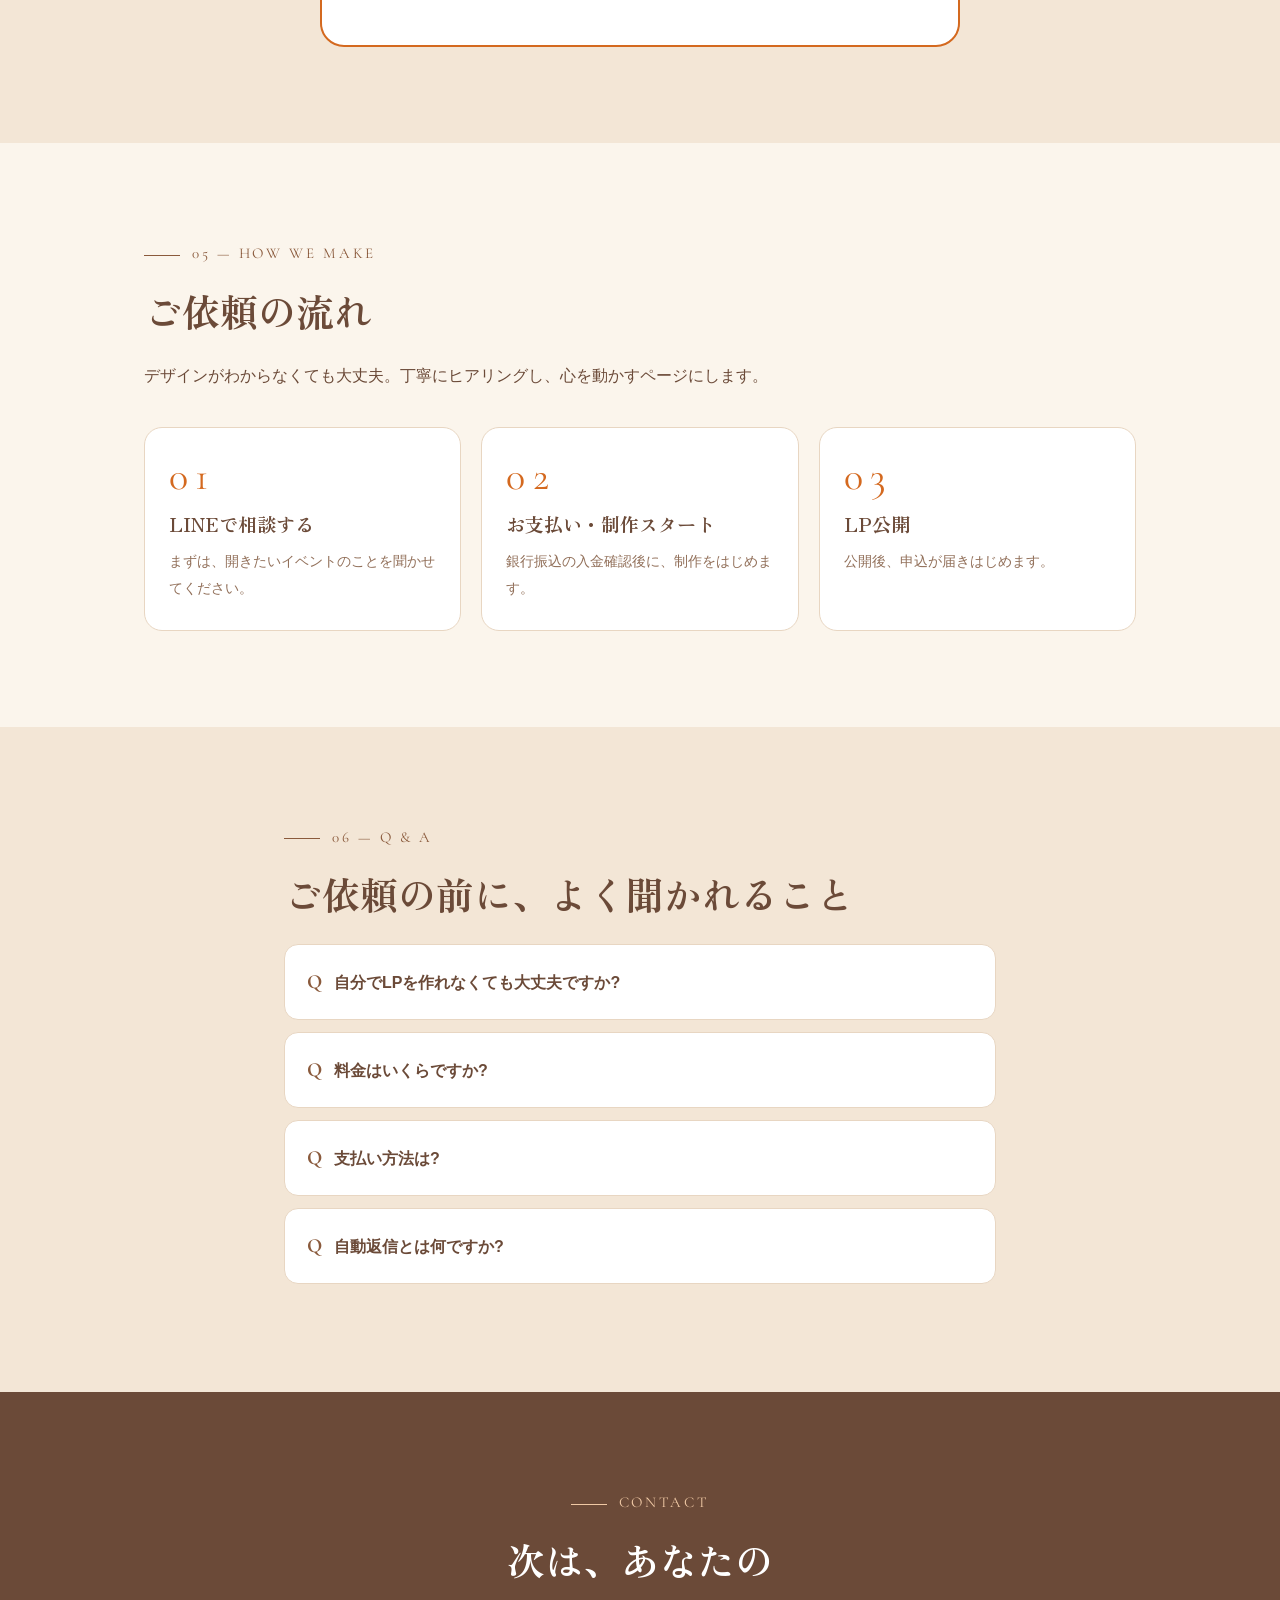
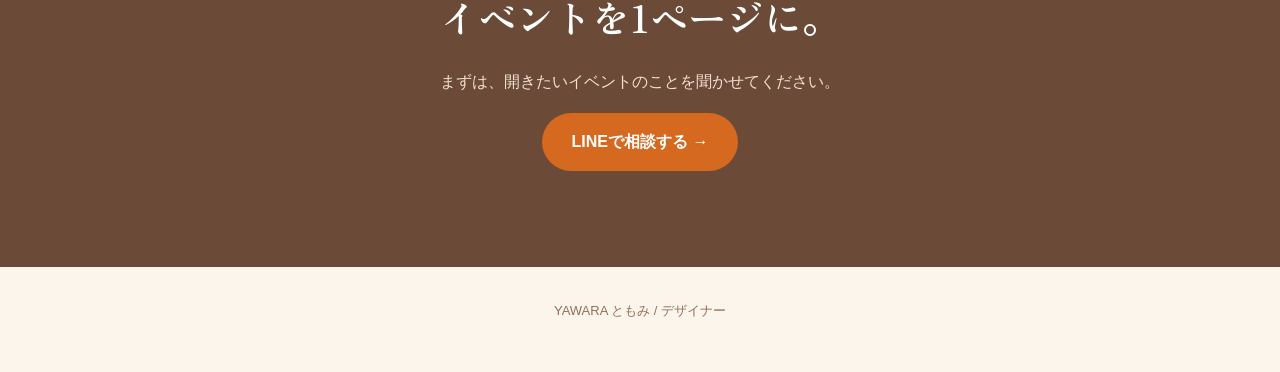
==== commit 9e69d92c: "Soften LP menu colors: lighter brown text, orange highlights Co-Authored-By: Claude Sonnet 5.5 <nore" ====
--- a/lp-menu/index.html
+++ b/lp-menu/index.html
@@ -8,7 +8,7 @@
 <link rel="preconnect" href="https://fonts.googleapis.com">
 <link href="https://fonts.googleapis.com/css2?family=Cormorant+Garamond:wght@500;600&family=Zen+Old+Mincho:wght@500;700&display=swap" rel="stylesheet">
 <style>
-:root{--bg:#fbf5ec;--bg2:#f3e6d6;--card:#fff;--rose:#9b2f2a;--rose-d:#7a2220;--rose-soft:#f7e4dc;--sun:#d86f26;--ink:#4a2f22;--muted:#86644f;--line:#e8d6c2}
+:root{--bg:#fbf5ec;--bg2:#f3e6d6;--card:#fff;--rose:#8a5a3c;--rose-d:#6e4630;--rose-soft:#f3e6d6;--sun:#d4691f;--sun-d:#b5560f;--ink:#6b4a38;--muted:#92705a;--line:#e8d6c2}
 *{box-sizing:border-box}
 html{scroll-behavior:smooth}
 body{margin:0;background:var(--bg);color:var(--ink);font-family:"Hiragino Sans","Hiragino Kaku Gothic ProN","Noto Sans JP",sans-serif;line-height:1.9;-webkit-font-smoothing:antialiased}
@@ -19,8 +19,8 @@
 header .wrap{display:flex;justify-content:space-between;align-items:center;height:60px}
 .logo{font-size:18px;color:var(--rose);font-weight:600}
 .logo small{display:block;font-size:10px;color:var(--muted);letter-spacing:.3em;line-height:1}
-.btn{display:inline-block;background:var(--rose);color:#fff;text-decoration:none;font-weight:700;padding:14px 30px;border-radius:999px;transition:.2s}
-.btn:hover{background:var(--rose-d)}
+.btn{display:inline-block;background:var(--sun);color:#fff;text-decoration:none;font-weight:700;padding:14px 30px;border-radius:999px;transition:.2s}
+.btn:hover{background:var(--sun-d)}
 .btn.sm{padding:9px 20px;font-size:14px}
 section{padding:96px 0}
 .label{color:var(--rose);font-size:15px;margin:0 0 14px}
@@ -34,7 +34,7 @@
 @media(max-width:960px){.hero .grid{grid-template-columns:1fr}}
 .hero{padding:72px 0 88px}
 .hero .grid{display:grid;grid-template-columns:1.1fr .9fr;gap:48px;align-items:center}
-.pull{border-left:3px solid var(--rose);padding-left:16px;font-size:18px;font-weight:700;margin:0 0 20px}
+.pull{border-left:3px solid var(--sun);padding-left:16px;font-size:18px;font-weight:700;margin:0 0 20px}
 .hero p.body{color:var(--muted);margin:0 0 28px}
 .note{font-size:12px;color:var(--muted);margin-top:14px}
 /* browser mock */
@@ -74,7 +74,7 @@
 .chips i{width:16px;height:16px;border-radius:50%;border:1px solid rgba(0,0,0,.12);display:inline-block}
 .note2{font-size:12px;color:var(--muted);margin:18px 0 0}
 .work .go{display:inline-block;margin-top:14px;color:var(--rose);font-weight:700;font-size:14px}
-.mood{position:relative;padding:0;background:#3b2418}
+.mood{position:relative;padding:0;background:#6b4a38}
 .mood video{display:block;width:100%;height:min(62vw,520px);object-fit:cover;opacity:.92}
 .mood .ov{position:absolute;inset:0;display:flex;flex-direction:column;align-items:center;justify-content:center;text-align:center;color:#fff;padding:0 24px;background:linear-gradient(180deg,rgba(0,0,0,.05),rgba(70,30,15,.4))}
 .mood .ov p{margin:0;text-shadow:0 2px 14px rgba(0,0,0,.35)}
@@ -85,7 +85,7 @@
 .pain div{background:var(--card);border:1px solid var(--line);border-radius:16px;padding:22px}
 .pain .q{color:var(--rose);font-size:13px;letter-spacing:.15em;display:block;margin-bottom:6px}
 /* price */
-.price{max-width:640px;margin:36px auto 0;background:var(--card);border:2px solid var(--rose);border-radius:24px;padding:40px 30px;text-align:center}
+.price{max-width:640px;margin:36px auto 0;background:var(--card);border:2px solid var(--sun);border-radius:24px;padding:40px 30px;text-align:center}
 .price .nm{font-size:22px;font-weight:700}
 .price .yen{font-size:clamp(46px,9vw,64px);color:var(--sun);font-weight:700;line-height:1.3;margin-top:8px}
 .price .yen small{font-size:22px}
@@ -94,7 +94,7 @@
 .price li::before{content:"✓";color:var(--rose);margin-right:10px;font-weight:700}
 /* steps */
 .steps{display:grid;grid-template-columns:repeat(3,1fr);gap:20px;margin-top:36px}
-.steps div{background:var(--card);border:1px solid var(--line);border-radius:18px;padding:28px 24px}
+.steps>div{background:var(--card);border:1px solid var(--line);border-radius:18px;padding:28px 24px}
 .steps .n{font-size:40px;color:var(--sun);line-height:1}
 .steps h3{margin:10px 0 6px;font-size:19px}
 .steps p{margin:0;color:var(--muted);font-size:14px}
@@ -104,11 +104,11 @@
 summary::before{content:"Q";color:var(--rose);margin-right:12px;font-family:"Cormorant Garamond",serif;font-size:20px}
 details p{margin:12px 0 0;color:var(--muted)}
 /* contact */
-.contact{background:var(--rose);color:#fff;text-align:center}
+.contact{background:var(--ink);color:#fff;text-align:center}
 .contact h2{color:#fff}
-.contact .label{color:#f6d5da}.contact .label::before{background:#f6d5da}
-.contact .btn{background:#fff;color:var(--rose)}
-.contact p{color:#f6e3e5}
+.contact .label{color:#f0c9a5}.contact .label::before{background:#f0c9a5}
+.contact .btn{background:var(--sun);color:#fff}
+.contact p{color:#f1e1d2}
 footer{padding:32px 0 48px;text-align:center;color:var(--muted);font-size:13px}
 .fade{opacity:0;transform:translateY(18px);transition:opacity .8s,transform .8s}
 .fade.in{opacity:1;transform:none}
